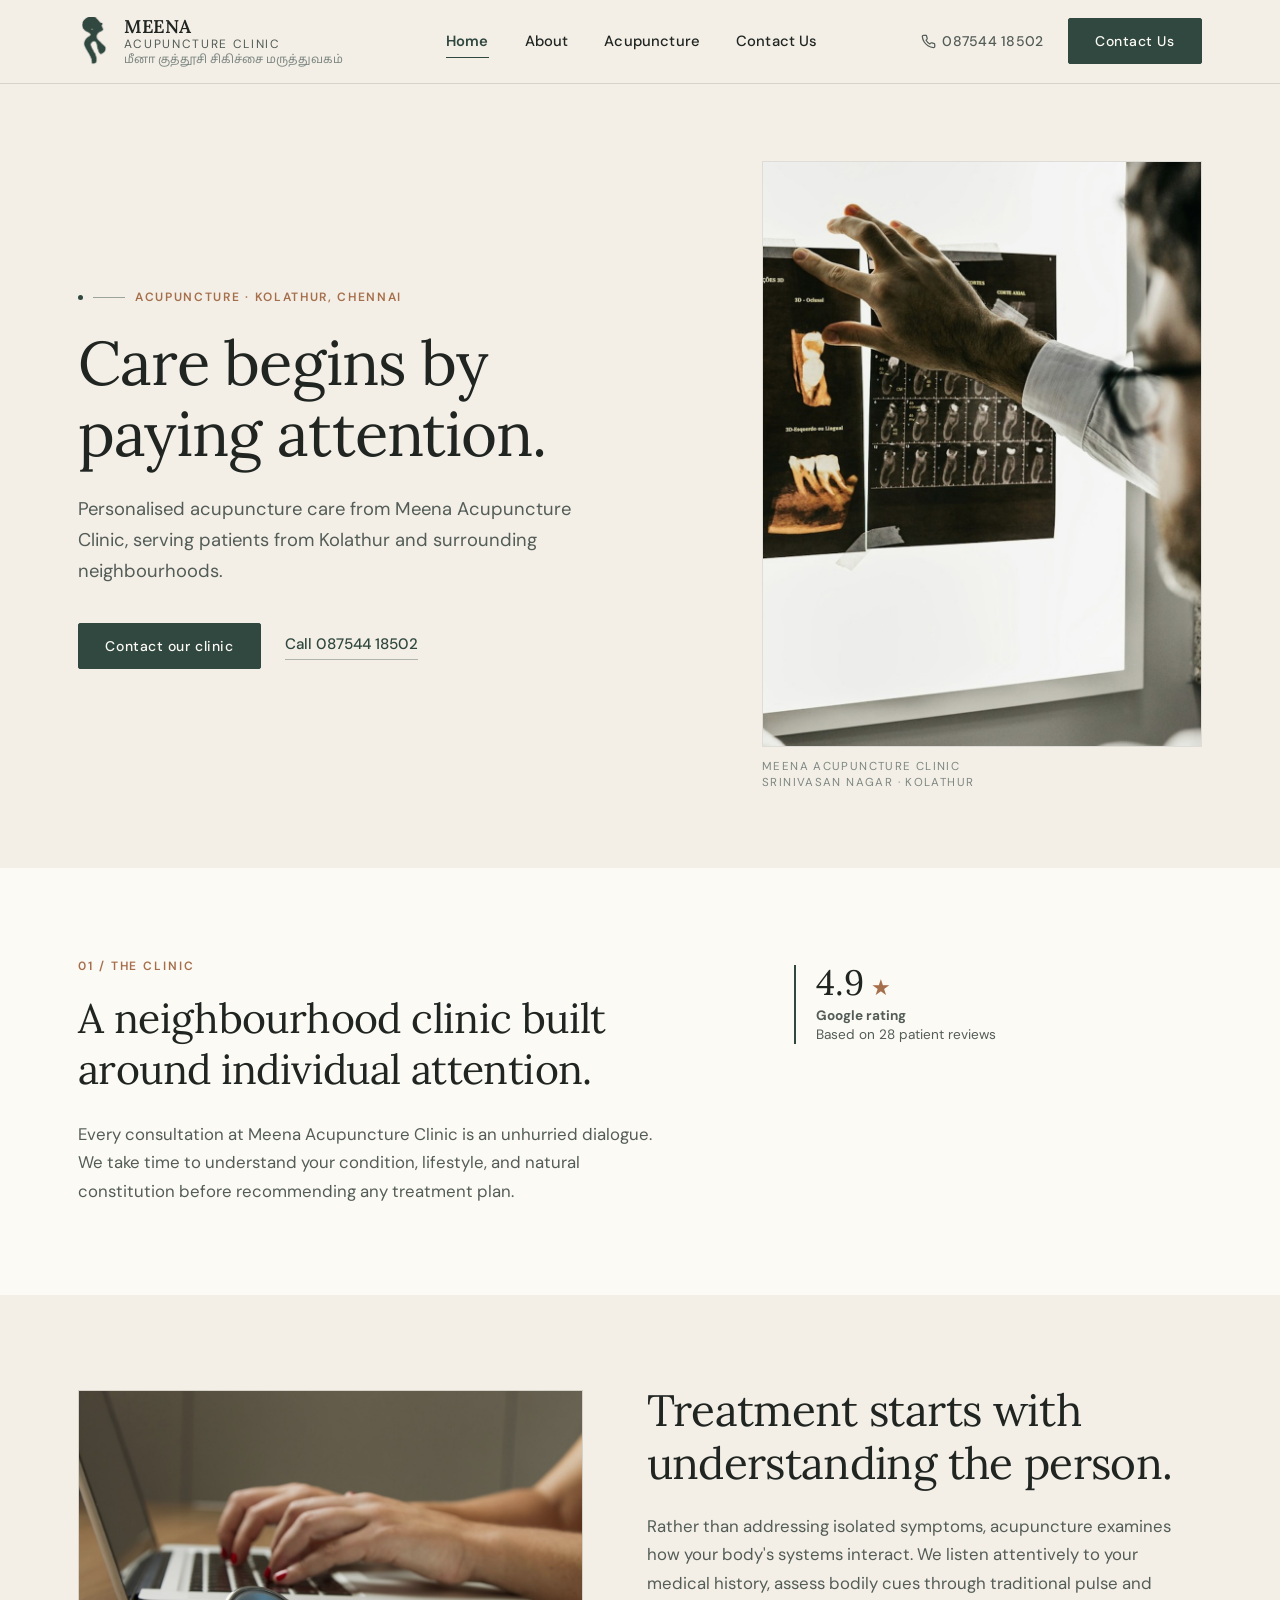
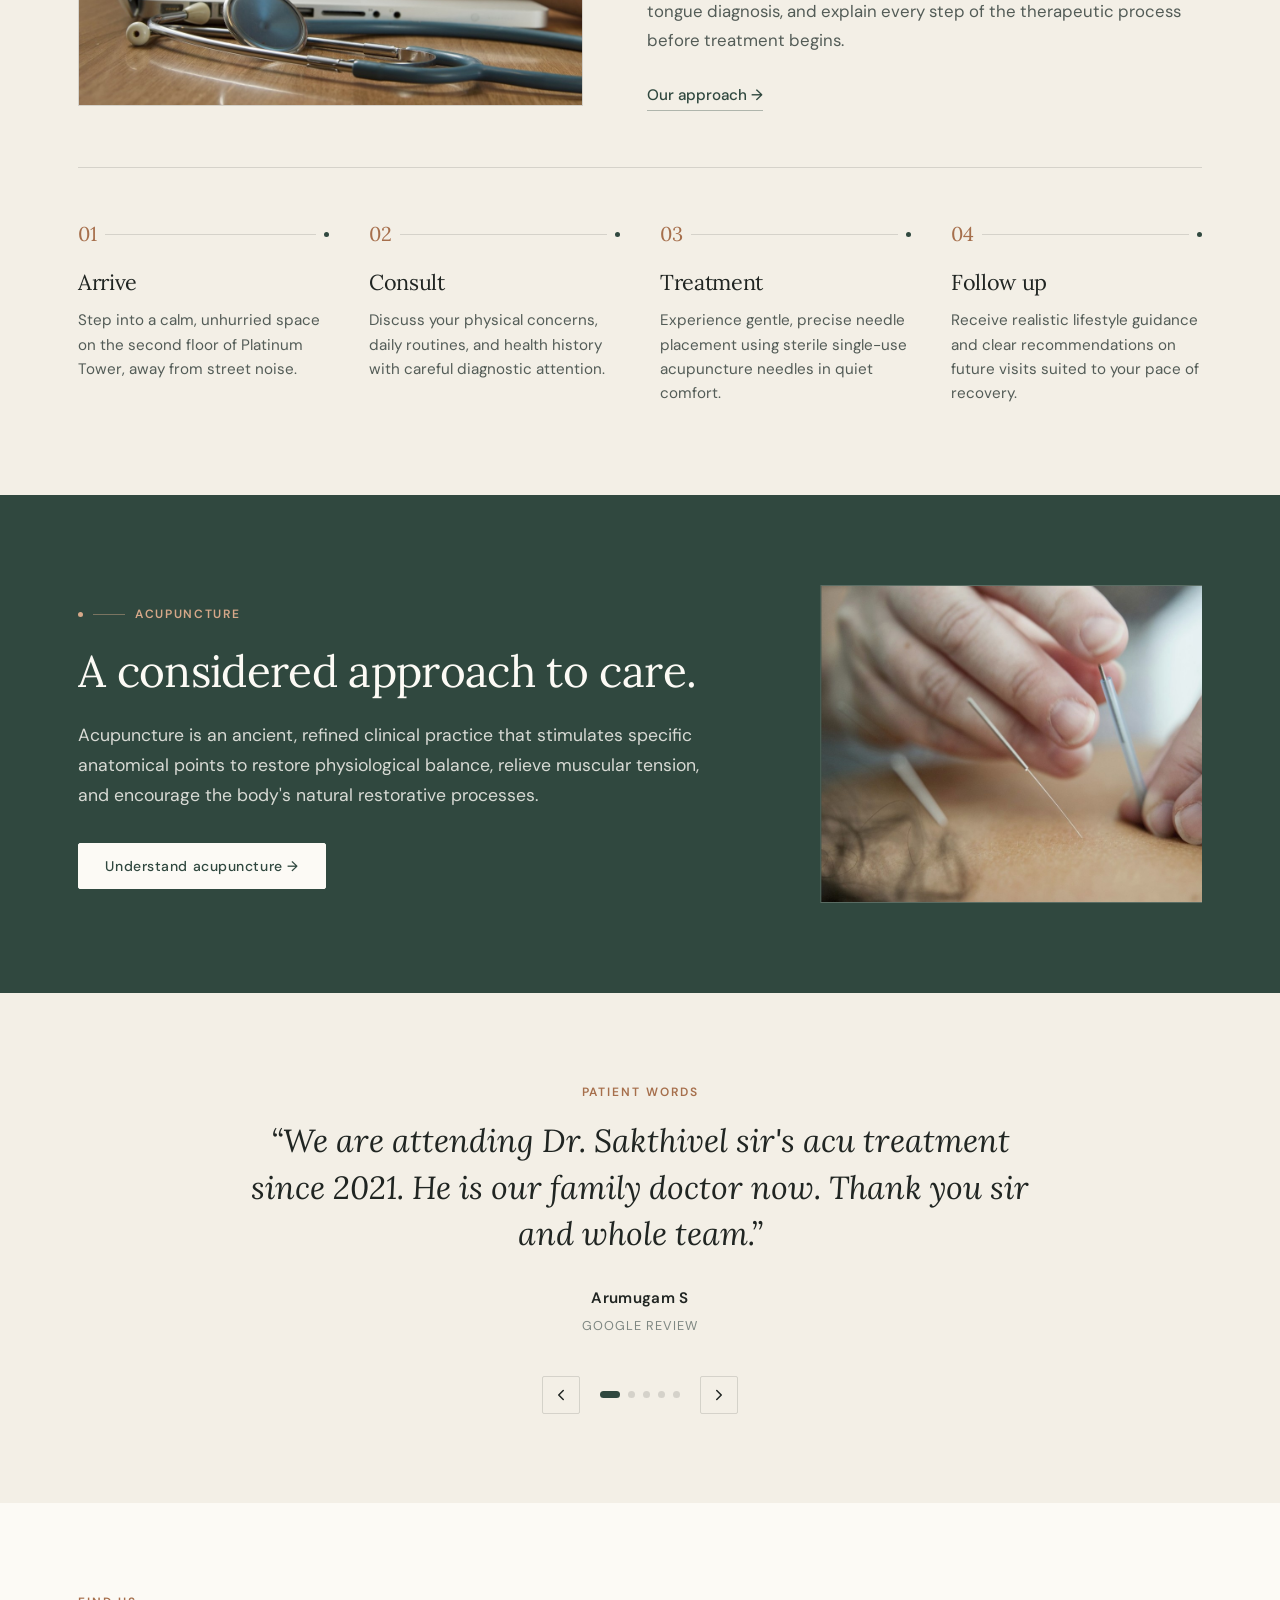
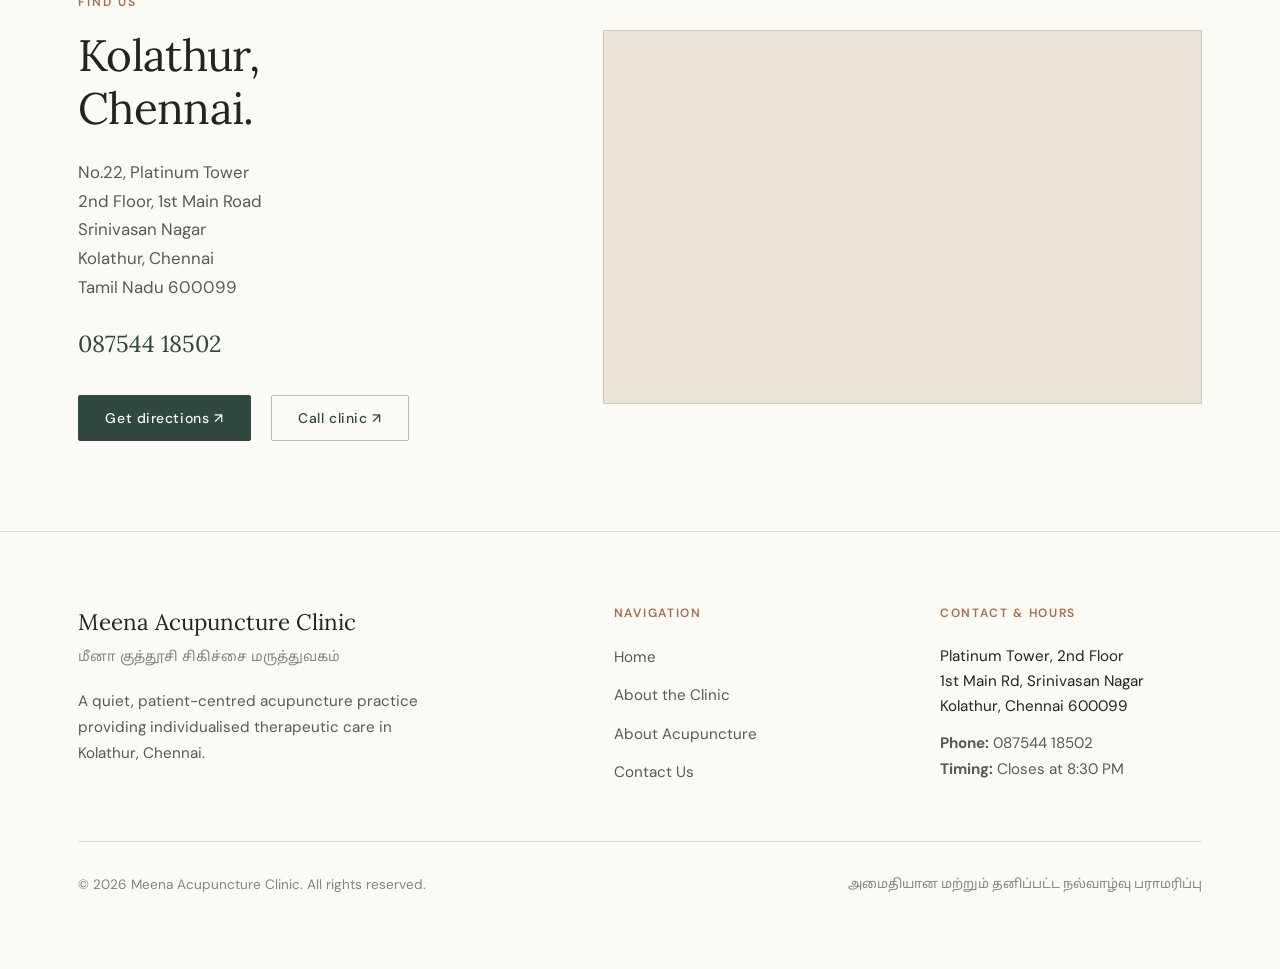
==== index.html @ f71754f7 "Initial commit: Bespoke website for Meena Acupuncture Clinic" ====
<!DOCTYPE html>
<html lang="en">
<head>
  <meta charset="UTF-8">
  <meta name="viewport" content="width=device-width, initial-scale=1.0">
  <title>Meena Acupuncture Clinic | Kolathur, Chennai</title>
  <meta name="description" content="Meena Acupuncture Clinic in Kolathur, Chennai. Learn about our approach to acupuncture, find our clinic, get directions or contact Dr. Sakthivel and team.">
  <meta name="theme-color" content="#F3EFE6">

  <!-- Open Graph -->
  <meta property="og:type" content="website">
  <meta property="og:title" content="Meena Acupuncture Clinic | Kolathur, Chennai">
  <meta property="og:description" content="Personalised acupuncture care from Meena Acupuncture Clinic, serving patients from Kolathur and surrounding neighbourhoods.">
  <meta property="og:image" content="assets/images/clinic-story.jpg">

  <!-- Favicon -->
  <link rel="icon" type="image/png" href="assets/images/favicon.png">

  <!-- Google Fonts: Lora (Editorial Serif), DM Sans (Clean Sans), Noto Sans Tamil -->
  <link rel="preconnect" href="https://fonts.googleapis.com">
  <link rel="preconnect" href="https://fonts.gstatic.com" crossorigin>
  <link href="https://fonts.googleapis.com/css2?family=DM+Sans:ital,opsz,wght@0,9..40,400..600;1,9..40,400&family=Lora:ital,wght@0,400..600;1,400;1,500&family=Noto+Sans+Tamil:wght@400;500;600&display=swap" rel="stylesheet">

  <link rel="stylesheet" href="css/style.css">

  <!-- Structured Data: LocalBusiness (Verified details only) -->
  <script type="application/ld+json">
  {
    "@context": "https://schema.org",
    "@type": "MedicalClinic",
    "name": "Meena Acupuncture Clinic",
    "alternateName": "மீனா குத்தூசி சிகிச்சை மருத்துவகம்",
    "medicalSpecialty": "Acupuncture",
    "address": {
      "@type": "PostalAddress",
      "streetAddress": "No.22, Platinum Tower, 2nd Floor, 1st Main Road, Srinivasan Nagar",
      "addressLocality": "Kolathur",
      "addressRegion": "Chennai, Tamil Nadu",
      "postalCode": "600099",
      "addressCountry": "IN"
    },
    "telephone": "+918754418502",
    "aggregateRating": {
      "@type": "AggregateRating",
      "ratingValue": "4.9",
      "reviewCount": "28"
    },
    "openingHoursSpecification": [
      {
        "@type": "OpeningHoursSpecification",
        "dayOfWeek": ["Monday", "Tuesday", "Wednesday", "Thursday", "Friday", "Saturday"],
        "closes": "20:30"
      }
    ]
  }
  </script>
</head>
<body>
  <!-- Accessible Skip Link -->
  <a href="#mainContent" class="skip-link">Skip to main content</a>

  <!-- ======================================================================
       SITE HEADER
       ====================================================================== -->
  <header class="site-header" role="banner">
    <div class="container header-container">
      <a href="index.html" class="brand" aria-label="Meena Acupuncture Clinic Home">
        <div class="brand-emblem">
          <img src="assets/images/clinic-logo-deepleaf.png" alt="Meena Acupuncture Clinic Emblem" width="32" height="48">
        </div>
        <div class="brand-text">
          <div class="brand-name">MEENA <span>Acupuncture Clinic</span></div>
          <div class="brand-tamil">மீனா குத்தூசி சிகிச்சை மருத்துவகம்</div>
        </div>
      </a>

      <!-- Desktop Navigation -->
      <nav class="site-nav" aria-label="Main Navigation">
        <a href="index.html" class="nav-link active">Home</a>
        <a href="about.html" class="nav-link">About</a>
        <a href="acupuncture.html" class="nav-link">Acupuncture</a>
        <a href="contact.html" class="nav-link">Contact Us</a>
      </nav>

      <!-- Desktop Actions -->
      <div class="header-actions">
        <a href="tel:08754418502" class="header-phone" aria-label="Call clinic directly">
          <svg width="15" height="15" viewBox="0 0 24 24" fill="none" stroke="currentColor" stroke-width="2" stroke-linecap="round" stroke-linejoin="round" aria-hidden="true"><path d="M22 16.92v3a2 2 0 0 1-2.18 2 19.79 19.79 0 0 1-8.63-3.07 19.5 19.5 0 0 1-6-6 19.79 19.79 0 0 1-3.07-8.67A2 2 0 0 1 4.11 2h3a2 2 0 0 1 2 1.72 12.84 12.84 0 0 0 .7 2.81 2 2 0 0 1-.45 2.11L8.09 9.91a16 16 0 0 0 6 6l1.27-1.27a2 2 0 0 1 2.11-.45 12.84 12.84 0 0 0 2.81.7A2 2 0 0 1 22 16.92z"></path></svg>
          <span>087544 18502</span>
        </a>
        <a href="contact.html" class="btn btn--primary">Contact Us</a>
        <button class="menu-toggle" id="menuToggle" aria-label="Open navigation menu" aria-expanded="false" aria-controls="mobileNav">
          <svg width="20" height="20" viewBox="0 0 24 24" fill="none" stroke="currentColor" stroke-width="1.75" stroke-linecap="round" stroke-linejoin="round" aria-hidden="true"><line x1="4" y1="7" x2="20" y2="7"></line><line x1="4" y1="12" x2="20" y2="12"></line><line x1="4" y1="17" x2="20" y2="17"></line></svg>
        </button>
      </div>
    </div>
  </header>

  <!-- Mobile Navigation Panel -->
  <nav class="mobile-nav-panel" id="mobileNav" aria-label="Mobile Navigation">
    <ul class="mobile-nav-list">
      <li><a href="index.html" class="mobile-nav-link active">Home</a></li>
      <li><a href="about.html" class="mobile-nav-link">About</a></li>
      <li><a href="acupuncture.html" class="mobile-nav-link">Acupuncture</a></li>
      <li><a href="contact.html" class="mobile-nav-link">Contact Us</a></li>
    </ul>
    <div class="mobile-nav-footer">
      <a href="tel:08754418502" class="header-phone">
        <svg width="15" height="15" viewBox="0 0 24 24" fill="none" stroke="currentColor" stroke-width="2" stroke-linecap="round" stroke-linejoin="round" aria-hidden="true"><path d="M22 16.92v3a2 2 0 0 1-2.18 2 19.79 19.79 0 0 1-8.63-3.07 19.5 19.5 0 0 1-6-6 19.79 19.79 0 0 1-3.07-8.67A2 2 0 0 1 4.11 2h3a2 2 0 0 1 2 1.72 12.84 12.84 0 0 0 .7 2.81 2 2 0 0 1-.45 2.11L8.09 9.91a16 16 0 0 0 6 6l1.27-1.27a2 2 0 0 1 2.11-.45 12.84 12.84 0 0 0 2.81.7A2 2 0 0 1 22 16.92z"></path></svg>
        <span>087544 18502</span>
      </a>
      <a href="contact.html" class="btn btn--primary" style="width: 100%;">Contact Us</a>
    </div>
  </nav>

  <!-- ======================================================================
       MAIN CONTENT
       ====================================================================== -->
  <main id="mainContent">

    <!-- 01. HERO (55/45 Editorial Split) -->
    <section class="section hero-home" aria-labelledby="heroHeadline">
      <div class="container">
        <div class="editorial-split editorial-split--55-45">
          <div class="hero-content">
            <div class="eyebrow">
              <span class="point-motif"></span>
              <span>Acupuncture · Kolathur, Chennai</span>
            </div>
            <h1 class="hero-headline" id="heroHeadline">
              Care begins by<br>paying attention.
            </h1>
            <p class="hero-subtext">
              Personalised acupuncture care from Meena Acupuncture Clinic, serving patients from Kolathur and surrounding neighbourhoods.
            </p>
            <div class="hero-actions">
              <a href="contact.html" class="btn btn--primary">Contact our clinic</a>
              <a href="tel:08754418502" class="text-link">Call 087544 18502</a>
            </div>
          </div>

          <div class="hero-image-wrap">
            <div class="hero-image-frame">
              <img src="assets/images/hero-clinic.jpg" alt="Acupuncture therapy and fine needle placement at Meena Acupuncture Clinic" width="900" height="1200" fetchpriority="high">
            </div>
            <p class="image-caption">
              MEENA ACUPUNCTURE CLINIC<br>
              SRINIVASAN NAGAR · KOLATHUR
            </p>
          </div>
        </div>
      </div>
    </section>

    <!-- 02. INTRODUCTION (Quiet Transition) -->
    <section class="section section--warm-white" aria-labelledby="clinicIntroTitle">
      <div class="container">
        <div class="clinic-intro-grid">
          <div>
            <span class="section-num">01 / THE CLINIC</span>
            <h2 class="clinic-intro-lead" id="clinicIntroTitle">
              A neighbourhood clinic built around individual attention.
            </h2>
            <p class="clinic-intro-desc">
              Every consultation at Meena Acupuncture Clinic is an unhurried dialogue. We take time to understand your condition, lifestyle, and natural constitution before recommending any treatment plan.
            </p>
          </div>

          <div>
            <div class="rating-pill-subtle">
              <div class="rating-score">
                <span>4.9</span>
                <span class="rating-star" aria-hidden="true">★</span>
              </div>
              <div class="rating-meta">
                <strong>Google rating</strong><br>
                <span>Based on 28 patient reviews</span>
              </div>
            </div>
          </div>
        </div>
      </div>
    </section>

    <!-- 03. CLINIC STORY (Asymmetric Layout) -->
    <section class="section" aria-labelledby="clinicStoryTitle">
      <div class="container">
        <div class="clinic-story-grid">
          <div class="story-image-wrap">
            <img src="assets/images/clinic-story.jpg" alt="Practitioner consultation desk with pulse diagnosis cushion and calm clinical setting" width="1200" height="750" loading="lazy">
          </div>

          <div class="story-content">
            <h2 id="clinicStoryTitle">Treatment starts with understanding the person.</h2>
            <p>
              Rather than addressing isolated symptoms, acupuncture examines how your body's systems interact. We listen attentively to your medical history, assess bodily cues through traditional pulse and tongue diagnosis, and explain every step of the therapeutic process before treatment begins.
            </p>
            <a href="about.html" class="text-link">Our approach &rarr;</a>
          </div>
        </div>

        <!-- 04. PATIENT EXPERIENCE (Editorial Horizontal Sequence) -->
        <div class="patient-journey">
          <div class="journey-sequence">
            
            <div class="journey-step">
              <div class="journey-step-marker">
                <span class="journey-step-num">01</span>
                <span class="journey-step-line"></span>
                <span class="journey-step-dot"></span>
              </div>
              <h3 class="journey-step-title">Arrive</h3>
              <p class="journey-step-text">
                Step into a calm, unhurried space on the second floor of Platinum Tower, away from street noise.
              </p>
            </div>

            <div class="journey-step">
              <div class="journey-step-marker">
                <span class="journey-step-num">02</span>
                <span class="journey-step-line"></span>
                <span class="journey-step-dot"></span>
              </div>
              <h3 class="journey-step-title">Consult</h3>
              <p class="journey-step-text">
                Discuss your physical concerns, daily routines, and health history with careful diagnostic attention.
              </p>
            </div>

            <div class="journey-step">
              <div class="journey-step-marker">
                <span class="journey-step-num">03</span>
                <span class="journey-step-line"></span>
                <span class="journey-step-dot"></span>
              </div>
              <h3 class="journey-step-title">Treatment</h3>
              <p class="journey-step-text">
                Experience gentle, precise needle placement using sterile single-use acupuncture needles in quiet comfort.
              </p>
            </div>

            <div class="journey-step">
              <div class="journey-step-marker">
                <span class="journey-step-num">04</span>
                <span class="journey-step-line"></span>
                <span class="journey-step-dot"></span>
              </div>
              <h3 class="journey-step-title">Follow up</h3>
              <p class="journey-step-text">
                Receive realistic lifestyle guidance and clear recommendations on future visits suited to your pace of recovery.
              </p>
            </div>

          </div>
        </div>

      </div>
    </section>

    <!-- 05. ACUPUNCTURE INTRODUCTION (Deep Leaf Editorial Spread) -->
    <section class="section section--deepleaf" aria-labelledby="acupunctureSpreadTitle">
      <div class="container">
        <div class="acupuncture-spread">
          <div class="spread-text">
            <div class="eyebrow">
              <span class="point-motif" style="color: #D6A889;"></span>
              <span>Acupuncture</span>
            </div>
            <h2 id="acupunctureSpreadTitle">A considered approach to care.</h2>
            <p>
              Acupuncture is an ancient, refined clinical practice that stimulates specific anatomical points to restore physiological balance, relieve muscular tension, and encourage the body's natural restorative processes.
            </p>
            <a href="acupuncture.html" class="btn btn--white">Understand acupuncture &rarr;</a>
          </div>

          <div class="spread-image-wrap">
            <img src="assets/images/acupuncture-intro.jpg" alt="Subtle treatment room linens and quiet clinic moment" width="1000" height="750" loading="lazy">
          </div>
        </div>
      </div>
    </section>

    <!-- 06. PATIENT WORDS (Understated Single Quote) -->
    <section class="section testimonials-section" aria-labelledby="testimonialsTitle">
      <div class="container">
        <div class="testimonial-container">
          <span class="section-num" id="testimonialsTitle">Patient Words</span>
          <blockquote class="testimonial-quote" id="testimonialQuote">
            “We are attending Dr. Sakthivel sir's acu treatment since 2021. He is our family doctor now. Thank you sir and whole team.”
          </blockquote>
          <div class="testimonial-author" id="testimonialAuthor">Arumugam S</div>
          <span class="testimonial-source" id="testimonialSource">Google Review</span>

          <div class="testimonial-controls">
            <button class="testimonial-btn" id="testimonialPrev" aria-label="Previous review">
              <svg width="18" height="18" viewBox="0 0 24 24" fill="none" stroke="currentColor" stroke-width="2" stroke-linecap="round" stroke-linejoin="round" aria-hidden="true"><polyline points="15 18 9 12 15 6"></polyline></svg>
            </button>
            <div class="testimonial-dots" id="testimonialDots" role="tablist" aria-label="Review selectors"></div>
            <button class="testimonial-btn" id="testimonialNext" aria-label="Next review">
              <svg width="18" height="18" viewBox="0 0 24 24" fill="none" stroke="currentColor" stroke-width="2" stroke-linecap="round" stroke-linejoin="round" aria-hidden="true"><polyline points="9 18 15 12 9 6"></polyline></svg>
            </button>
          </div>
        </div>
      </div>
    </section>

    <!-- 07. LOCATION (Practical, Grounded) -->
    <section class="section section--warm-white" aria-labelledby="locationTitle">
      <div class="container">
        <div class="location-grid">
          <div class="location-details">
            <span class="section-num">Find Us</span>
            <h2 id="locationTitle">Kolathur,<br>Chennai.</h2>
            
            <address class="clinic-address">
              No.22, Platinum Tower<br>
              2nd Floor, 1st Main Road<br>
              Srinivasan Nagar<br>
              Kolathur, Chennai<br>
              Tamil Nadu 600099
            </address>

            <a href="tel:08754418502" class="location-phone">087544 18502</a>

            <div class="location-actions">
              <a href="https://maps.app.goo.gl/yWJoT6GUN4g8r3Jb7" target="_blank" rel="noopener noreferrer" class="btn btn--primary">
                Get directions ↗
              </a>
              <a href="tel:08754418502" class="btn btn--outline">
                Call clinic ↗
              </a>
            </div>
          </div>

          <div class="map-frame">
            <iframe 
              title="Meena Acupuncture Clinic Location Map in Kolathur Chennai"
              src="https://www.google.com/maps/embed?pb=!1m18!1m12!1m3!1d3885.748777174699!2d80.202523!3d13.1187891!2m3!1f0!2f0!3f0!3m2!1i1024!2i768!4f13.1!3m3!1m2!1s0x3a526466ba89162d%3A0xaa5861148b50eb05!2sMeena%20Acupuncture%20Clinic!5e0!3m2!1sen!2sin!4v1700000000000!5m2!1sen!2sin"
              loading="lazy" 
              allowfullscreen>
            </iframe>
          </div>
        </div>
      </div>
    </section>

  </main>

  <!-- ======================================================================
       SITE FOOTER
       ====================================================================== -->
  <footer class="site-footer" role="contentinfo">
    <div class="container">
      <div class="footer-top">
        <div>
          <div class="footer-brand-title">Meena Acupuncture Clinic</div>
          <div class="footer-brand-tamil">மீனா குத்தூசி சிகிச்சை மருத்துவகம்</div>
          <p class="footer-brand-desc">
            A quiet, patient-centred acupuncture practice providing individualised therapeutic care in Kolathur, Chennai.
          </p>
        </div>

        <div>
          <div class="footer-heading">Navigation</div>
          <ul class="footer-links">
            <li><a href="index.html" class="footer-link">Home</a></li>
            <li><a href="about.html" class="footer-link">About the Clinic</a></li>
            <li><a href="acupuncture.html" class="footer-link">About Acupuncture</a></li>
            <li><a href="contact.html" class="footer-link">Contact Us</a></li>
          </ul>
        </div>

        <div>
          <div class="footer-heading">Contact & Hours</div>
          <address class="footer-brand-desc" style="font-style: normal; margin-bottom: 0.75rem;">
            Platinum Tower, 2nd Floor<br>
            1st Main Rd, Srinivasan Nagar<br>
            Kolathur, Chennai 600099
          </address>
          <p class="footer-brand-desc">
            <strong>Phone:</strong> 087544 18502<br>
            <strong>Timing:</strong> Closes at 8:30 PM
          </p>
        </div>
      </div>

      <div class="footer-bottom">
        <div>&copy; 2026 Meena Acupuncture Clinic. All rights reserved.</div>
        <div class="tamil-text" style="font-size: 0.8rem; color: var(--color-ink-light);">
          அமைதியான மற்றும் தனிப்பட்ட நல்வாழ்வு பராமரிப்பு
        </div>
      </div>
    </div>
  </footer>

  <!-- ======================================================================
       MOBILE FIXED CONTACT STRIP (58–64px height, Warm White, Thin Top border)
       ====================================================================== -->
  <aside class="mobile-fixed-strip" aria-label="Quick contact options">
    <div class="mobile-strip-inner">
      <a href="tel:08754418502" class="mobile-strip-item">
        <svg viewBox="0 0 24 24" fill="none" stroke="currentColor" stroke-width="2" stroke-linecap="round" stroke-linejoin="round" aria-hidden="true"><path d="M22 16.92v3a2 2 0 0 1-2.18 2 19.79 19.79 0 0 1-8.63-3.07 19.5 19.5 0 0 1-6-6 19.79 19.79 0 0 1-3.07-8.67A2 2 0 0 1 4.11 2h3a2 2 0 0 1 2 1.72 12.84 12.84 0 0 0 .7 2.81 2 2 0 0 1-.45 2.11L8.09 9.91a16 16 0 0 0 6 6l1.27-1.27a2 2 0 0 1 2.11-.45 12.84 12.84 0 0 0 2.81.7A2 2 0 0 1 22 16.92z"></path></svg>
        <span>Call</span>
      </a>
      <a href="https://wa.me/918754418502?text=Hello%20Meena%20Acupuncture%20Clinic%2C%20I%20would%20like%20to%20enquire%20about%20treatment." target="_blank" rel="noopener noreferrer" class="mobile-strip-item">
        <svg viewBox="0 0 24 24" fill="none" stroke="currentColor" stroke-width="2" stroke-linecap="round" stroke-linejoin="round" aria-hidden="true"><path d="M21 11.5a8.38 8.38 0 0 1-.9 3.8 8.5 8.5 0 0 1-7.6 4.7 8.38 8.38 0 0 1-3.8-.9L3 21l1.9-5.7a8.38 8.38 0 0 1-.9-3.8 8.5 8.5 0 0 1 4.7-7.6 8.38 8.38 0 0 1 3.8-.9h.5a8.48 8.48 0 0 1 8 8v.5z"></path></svg>
        <span>WhatsApp</span>
      </a>
      <a href="https://maps.app.goo.gl/yWJoT6GUN4g8r3Jb7" target="_blank" rel="noopener noreferrer" class="mobile-strip-item">
        <svg viewBox="0 0 24 24" fill="none" stroke="currentColor" stroke-width="2" stroke-linecap="round" stroke-linejoin="round" aria-hidden="true"><polygon points="3 11 22 2 13 21 11 13 3 11"></polygon></svg>
        <span>Directions</span>
      </a>
    </div>
  </aside>

  <script src="js/main.js"></script>
</body>
</html>
---- css/style.css ----
/* ==========================================================================
   MEENA ACUPUNCTURE CLINIC · மீனா குத்தூசி சிகிச்சை மருத்துவகம்
   Visual System & Art Direction: "Quiet Precision"
   Chennai Neighbourhood Clinic × Japanese Editorial Restraint × Contemporary Indian Healthcare
   ========================================================================== */

/* --------------------------------------------------------------------------
   01. DESIGN TOKENS & CUSTOM PROPERTIES
   -------------------------------------------------------------------------- */
:root {
  /* Warm Grounded Palette (Strictly No Gradients, No Bright Greens) */
  --color-paper: #F3EFE6;         /* Warm uncoated paper canvas */
  --color-ink: #202522;           /* Primary text: almost black, natural tint */
  --color-ink-muted: #535C57;     /* Secondary editorial text */
  --color-ink-light: #7E8782;     /* Captions, fine labels */
  --color-deep-leaf: #30483F;     /* Navigation, primary actions, editorial dark section */
  --color-deep-leaf-hover: #23372F;
  --color-clay: #A66F4C;          /* Sparingly used warm accent */
  --color-soft-sage: #BAC5B7;     /* Secondary borders and muted fills */
  --color-warm-white: #FCFAF5;    /* Subtle sectional contrast & mobile bar */
  --color-warm-cream: #EAE4D7;    /* Subtle contrast surface */
  --color-rule: rgba(32, 37, 34, 0.14); /* Fine rule line */
  --color-rule-leaf: rgba(252, 250, 245, 0.18); /* Fine rule line on dark */

  /* Typography */
  --font-serif: 'Lora', 'Georgia', serif;
  --font-sans: 'DM Sans', -apple-system, BlinkMacSystemFont, 'Segoe UI', Roboto, sans-serif;
  --font-tamil: 'Noto Sans Tamil', sans-serif;

  /* Layout Metrics */
  --site-width: 1220px;
  --reading-width: 700px;
  --narrow-width: 860px;
  --gutter: clamp(1.25rem, 4vw, 3rem);
  --header-height: 84px;
  --mobile-bar-height: 60px;

  /* Border Radii: Strictly restrained (0–4px) */
  --radius-none: 0px;
  --radius-xs: 2px;
  --radius-sm: 4px;

  /* Transitions */
  --transition-fast: 220ms cubic-bezier(0.2, 0, 0.2, 1);
  --transition-smooth: 350ms cubic-bezier(0.16, 1, 0.3, 1);
}

/* --------------------------------------------------------------------------
   02. RESET & BASE
   -------------------------------------------------------------------------- */
*, *::before, *::after {
  box-sizing: border-box;
  margin: 0;
  padding: 0;
}

html {
  font-size: 16px;
  scroll-behavior: smooth;
  -webkit-text-size-adjust: 100%;
  background-color: var(--color-paper);
}

body {
  font-family: var(--font-sans);
  font-size: 1rem;
  line-height: 1.65;
  color: var(--color-ink);
  background-color: var(--color-paper);
  -webkit-font-smoothing: antialiased;
  -moz-osx-font-smoothing: grayscale;
  overflow-x: hidden;
  position: relative;
}

/* Accessible Skip Link */
.skip-link {
  position: absolute;
  top: -100px;
  left: 1rem;
  background: var(--color-deep-leaf);
  color: var(--color-warm-white);
  padding: 0.75rem 1.25rem;
  font-size: 0.875rem;
  font-weight: 500;
  text-decoration: none;
  z-index: 9999;
  border-radius: var(--radius-xs);
  transition: top var(--transition-fast);
}

.skip-link:focus {
  top: 1rem;
}

/* Focus States */
:focus-visible {
  outline: 2px solid var(--color-deep-leaf);
  outline-offset: 3px;
}

/* Images & Media */
img, svg, picture {
  display: block;
  max-width: 100%;
  height: auto;
}

a {
  color: inherit;
  text-decoration: none;
  transition: color var(--transition-fast);
}

button {
  font-family: inherit;
  cursor: pointer;
  border: none;
  background: none;
}

/* --------------------------------------------------------------------------
   03. TYPOGRAPHY & EDITORIAL ELEMENTS
   -------------------------------------------------------------------------- */
h1, h2, h3, h4 {
  font-family: var(--font-serif);
  font-weight: 400;
  line-height: 1.2;
  color: var(--color-ink);
  letter-spacing: -0.015em;
}

h1 {
  font-size: clamp(2.35rem, 5vw, 3.85rem);
  line-height: 1.15;
}

h2 {
  font-size: clamp(1.85rem, 3.6vw, 2.75rem);
  line-height: 1.2;
}

h3 {
  font-size: clamp(1.35rem, 2.2vw, 1.75rem);
  line-height: 1.3;
}

p {
  color: var(--color-ink-muted);
  font-size: 1.05rem;
  line-height: 1.7;
}

.tamil-text {
  font-family: var(--font-tamil);
  letter-spacing: 0;
  font-weight: 400;
}

/* Eyebrows & Small Labels */
.eyebrow {
  display: inline-flex;
  align-items: center;
  gap: 0.6rem;
  font-size: 0.75rem;
  font-weight: 600;
  letter-spacing: 0.14em;
  text-transform: uppercase;
  color: var(--color-clay);
  margin-bottom: 1.25rem;
}

.section-num {
  font-family: var(--font-sans);
  font-size: 0.75rem;
  font-weight: 600;
  letter-spacing: 0.16em;
  text-transform: uppercase;
  color: var(--color-clay);
  display: block;
  margin-bottom: 1rem;
}

/* Acupuncture Point Motif: Small filled circle connected to fine line */
.point-motif {
  display: inline-flex;
  align-items: center;
  gap: 0.65rem;
  color: var(--color-deep-leaf);
}

.point-motif::before {
  content: '';
  width: 5px;
  height: 5px;
  background-color: currentColor;
  border-radius: 50%;
  display: inline-block;
  flex-shrink: 0;
}

.point-motif::after {
  content: '';
  width: 32px;
  height: 1px;
  background-color: currentColor;
  opacity: 0.45;
  display: inline-block;
}

/* Fine Decorative Rules */
.fine-rule {
  height: 1px;
  background-color: var(--color-rule);
  border: none;
  margin: 3.5rem 0;
  width: 100%;
}

.fine-rule--leaf {
  background-color: var(--color-rule-leaf);
}

/* --------------------------------------------------------------------------
   04. CONTAINER & LAYOUT SYSTEM
   -------------------------------------------------------------------------- */
.container {
  width: 100%;
  max-width: var(--site-width);
  margin-left: auto;
  margin-right: auto;
  padding-left: var(--gutter);
  padding-right: var(--gutter);
}

.container--narrow {
  max-width: var(--narrow-width);
}

.container--reading {
  max-width: var(--reading-width);
}

.section {
  padding-top: clamp(4rem, 7vw, 7.5rem);
  padding-bottom: clamp(4rem, 7vw, 7.5rem);
  position: relative;
}

.section--warm-white {
  background-color: var(--color-warm-white);
}

.section--deepleaf {
  background-color: var(--color-deep-leaf);
  color: var(--color-warm-white);
}

.section--deepleaf h1,
.section--deepleaf h2,
.section--deepleaf h3 {
  color: var(--color-warm-white);
}

.section--deepleaf p {
  color: rgba(252, 250, 245, 0.82);
}

.section--deepleaf .eyebrow {
  color: #D6A889; /* softened clay for dark surface */
}

/* Editorial Split Layouts */
.editorial-split {
  display: grid;
  grid-template-columns: 1fr 1fr;
  gap: clamp(2.5rem, 5vw, 6rem);
  align-items: center;
}

.editorial-split--55-45 {
  grid-template-columns: 55fr 45fr;
}

.editorial-split--45-55 {
  grid-template-columns: 45fr 55fr;
}

/* --------------------------------------------------------------------------
   05. BUTTONS & INTERACTIVE ELEMENTS (Restrained, 2-4px radius, No Gradients)
   -------------------------------------------------------------------------- */
.btn {
  display: inline-flex;
  align-items: center;
  justify-content: center;
  gap: 0.6rem;
  padding: 0.85rem 1.65rem;
  font-size: 0.875rem;
  font-weight: 500;
  letter-spacing: 0.04em;
  text-decoration: none;
  border-radius: var(--radius-xs);
  transition: all var(--transition-fast);
  min-height: 46px;
  line-height: 1;
  white-space: nowrap;
}

.btn--primary {
  background-color: var(--color-deep-leaf);
  color: var(--color-warm-white);
  border: 1px solid var(--color-deep-leaf);
}

.btn--primary:hover {
  background-color: var(--color-deep-leaf-hover);
  border-color: var(--color-deep-leaf-hover);
  color: #FFFFFF;
}

.btn--outline {
  background-color: transparent;
  color: var(--color-deep-leaf);
  border: 1px solid rgba(48, 72, 63, 0.35);
}

.btn--outline:hover {
  background-color: rgba(48, 72, 63, 0.05);
  border-color: var(--color-deep-leaf);
}

.btn--white {
  background-color: var(--color-warm-white);
  color: var(--color-deep-leaf);
  border: 1px solid var(--color-warm-white);
}

.btn--white:hover {
  background-color: #FFFFFF;
  color: var(--color-ink);
}

.btn--white-outline {
  background-color: transparent;
  color: var(--color-warm-white);
  border: 1px solid rgba(252, 250, 245, 0.4);
}

.btn--white-outline:hover {
  background-color: rgba(252, 250, 245, 0.1);
  border-color: var(--color-warm-white);
}

/* Text links with quiet underline */
.text-link {
  display: inline-flex;
  align-items: center;
  gap: 0.45rem;
  font-size: 0.95rem;
  font-weight: 500;
  color: var(--color-deep-leaf);
  position: relative;
  padding-bottom: 2px;
  border-bottom: 1px solid rgba(48, 72, 63, 0.35);
  transition: all var(--transition-fast);
}

.text-link:hover {
  border-bottom-color: var(--color-deep-leaf);
  gap: 0.75rem;
}

.text-link--white {
  color: var(--color-warm-white);
  border-bottom-color: rgba(252, 250, 245, 0.4);
}

.text-link--white:hover {
  border-bottom-color: var(--color-warm-white);
}

/* --------------------------------------------------------------------------
   06. SITE HEADER
   -------------------------------------------------------------------------- */
.site-header {
  position: sticky;
  top: 0;
  z-index: 100;
  background-color: rgba(243, 239, 230, 0.94);
  backdrop-filter: blur(8px);
  -webkit-backdrop-filter: blur(8px);
  border-bottom: 1px solid var(--color-rule);
  height: var(--header-height);
  display: flex;
  align-items: center;
  transition: background-color var(--transition-fast);
}

.header-container {
  display: flex;
  align-items: center;
  justify-content: space-between;
  width: 100%;
}

/* Clinic Identity / Brand */
.brand {
  display: flex;
  align-items: center;
  gap: 0.85rem;
  text-decoration: none;
}

.brand-emblem {
  width: 32px;
  height: 48px;
  flex-shrink: 0;
}

.brand-emblem img {
  width: 100%;
  height: 100%;
  object-fit: contain;
}

.brand-text {
  display: flex;
  flex-direction: column;
}

.brand-name {
  font-family: var(--font-serif);
  font-size: 1.15rem;
  font-weight: 600;
  letter-spacing: 0.02em;
  color: var(--color-ink);
  line-height: 1.15;
}

.brand-name span {
  font-family: var(--font-sans);
  font-size: 0.75rem;
  font-weight: 400;
  letter-spacing: 0.14em;
  text-transform: uppercase;
  color: var(--color-ink-muted);
  display: block;
  margin-top: 1px;
}

.brand-tamil {
  font-family: var(--font-tamil);
  font-size: 0.72rem;
  color: var(--color-ink-light);
  line-height: 1.2;
  margin-top: 2px;
}

/* Navigation */
.site-nav {
  display: flex;
  align-items: center;
  gap: 2.25rem;
}

.nav-link {
  font-size: 0.925rem;
  font-weight: 500;
  color: var(--color-ink);
  position: relative;
  padding: 0.25rem 0;
  letter-spacing: 0.01em;
}

.nav-link::after {
  content: '';
  position: absolute;
  bottom: 0;
  left: 0;
  width: 0;
  height: 1px;
  background-color: var(--color-deep-leaf);
  transition: width var(--transition-fast);
}

.nav-link:hover::after,
.nav-link.active::after {
  width: 100%;
}

.nav-link.active {
  color: var(--color-deep-leaf);
  font-weight: 600;
}

/* Header Right Actions */
.header-actions {
  display: flex;
  align-items: center;
  gap: 1.5rem;
}

.header-phone {
  font-size: 0.875rem;
  font-weight: 500;
  color: var(--color-ink-muted);
  letter-spacing: 0.02em;
  display: flex;
  align-items: center;
  gap: 0.4rem;
}

.header-phone:hover {
  color: var(--color-deep-leaf);
}

/* Mobile Menu Toggle Button */
.menu-toggle {
  display: none;
  align-items: center;
  justify-content: center;
  width: 44px;
  height: 44px;
  color: var(--color-ink);
  border: 1px solid var(--color-rule);
  border-radius: var(--radius-xs);
  background: transparent;
}

.menu-toggle:hover {
  background: rgba(32, 37, 34, 0.04);
}

/* Mobile Nav Drawer */
.mobile-nav-panel {
  position: fixed;
  top: var(--header-height);
  left: 0;
  right: 0;
  background-color: var(--color-paper);
  border-bottom: 1px solid var(--color-rule);
  padding: 2rem var(--gutter) 2.5rem;
  transform: translateY(-110%);
  opacity: 0;
  visibility: hidden;
  transition: transform var(--transition-smooth), opacity var(--transition-smooth), visibility var(--transition-smooth);
  z-index: 99;
  box-shadow: 0 16px 32px rgba(32, 37, 34, 0.06);
}

.mobile-nav-panel.is-open {
  transform: translateY(0);
  opacity: 1;
  visibility: visible;
}

.mobile-nav-list {
  list-style: none;
  display: flex;
  flex-direction: column;
  gap: 1.25rem;
  margin-bottom: 2rem;
}

.mobile-nav-link {
  font-family: var(--font-serif);
  font-size: 1.55rem;
  color: var(--color-ink);
  display: inline-block;
}

.mobile-nav-link.active {
  color: var(--color-deep-leaf);
  font-style: italic;
}

.mobile-nav-footer {
  border-top: 1px solid var(--color-rule);
  padding-top: 1.5rem;
  display: flex;
  flex-direction: column;
  gap: 1rem;
}

/* --------------------------------------------------------------------------
   07. HOMEPAGE SPECIFIC SECTIONS
   -------------------------------------------------------------------------- */

/* Hero: 55/45 split, restrained, deliberate */
.hero-home {
  padding-top: clamp(3rem, 6vw, 5.5rem);
  padding-bottom: clamp(3.5rem, 6vw, 6rem);
}

.hero-content {
  max-width: 580px;
}

.hero-headline {
  margin-bottom: 1.5rem;
}

.hero-subtext {
  font-size: 1.15rem;
  line-height: 1.7;
  color: var(--color-ink-muted);
  margin-bottom: 2.25rem;
  max-width: 520px;
}

.hero-actions {
  display: flex;
  align-items: center;
  gap: 1.5rem;
  flex-wrap: wrap;
}

/* Hero Photography: Breaks alignment slightly */
.hero-image-wrap {
  position: relative;
  width: 100%;
  max-width: 440px;
  margin-left: auto;
}

.hero-image-frame {
  position: relative;
  background-color: var(--color-warm-white);
  border: 1px solid var(--color-rule);
  overflow: hidden;
}

.hero-image-frame img {
  width: 100%;
  aspect-ratio: 3 / 4;
  object-fit: cover;
}

.image-caption {
  font-size: 0.72rem;
  letter-spacing: 0.12em;
  text-transform: uppercase;
  color: var(--color-ink-light);
  margin-top: 0.75rem;
  line-height: 1.4;
}

/* Section 01: The Clinic Introduction */
.clinic-intro-grid {
  display: grid;
  grid-template-columns: 1.6fr 1fr;
  gap: clamp(2rem, 5vw, 5rem);
  align-items: start;
}

.clinic-intro-lead {
  font-family: var(--font-serif);
  font-size: clamp(1.85rem, 3.2vw, 2.6rem);
  line-height: 1.25;
  color: var(--color-ink);
  margin-bottom: 1.5rem;
}

.clinic-intro-desc {
  max-width: 580px;
  font-size: 1.05rem;
  color: var(--color-ink-muted);
}

/* Understated Google Rating */
.rating-pill-subtle {
  border-left: 2px solid var(--color-deep-leaf);
  padding-left: 1.25rem;
  margin-top: 0.5rem;
}

.rating-score {
  font-family: var(--font-serif);
  font-size: 2.2rem;
  line-height: 1;
  color: var(--color-ink);
  display: flex;
  align-items: baseline;
  gap: 0.4rem;
  margin-bottom: 0.35rem;
}

.rating-star {
  font-size: 1.4rem;
  color: var(--color-clay);
}

.rating-meta {
  font-size: 0.85rem;
  color: var(--color-ink-muted);
  line-height: 1.4;
}

/* Section: Clinic Story (Asymmetric layout) */
.clinic-story-grid {
  display: grid;
  grid-template-columns: 1fr 1.1fr;
  gap: clamp(2.5rem, 5vw, 5.5rem);
  align-items: center;
}

.story-image-wrap {
  border: 1px solid var(--color-rule);
}

.story-image-wrap img {
  width: 100%;
  aspect-ratio: 16 / 10;
  object-fit: cover;
}

.story-content h2 {
  margin-bottom: 1.35rem;
}

.story-content p {
  margin-bottom: 1.75rem;
}

/* Patient Experience: Editorial horizontal sequence on desktop, vertical on mobile */
.patient-journey {
  margin-top: 3.5rem;
  border-top: 1px solid var(--color-rule);
  padding-top: 3.5rem;
}

.journey-sequence {
  display: grid;
  grid-template-columns: repeat(4, 1fr);
  gap: 2.5rem;
  position: relative;
}

.journey-step {
  position: relative;
}

.journey-step-marker {
  display: flex;
  align-items: center;
  gap: 0.5rem;
  margin-bottom: 1.5rem;
}

.journey-step-num {
  font-family: var(--font-serif);
  font-size: 1.25rem;
  color: var(--color-clay);
  line-height: 1;
}

.journey-step-line {
  flex-grow: 1;
  height: 1px;
  background-color: var(--color-rule);
}

.journey-step-dot {
  width: 5px;
  height: 5px;
  border-radius: 50%;
  background-color: var(--color-deep-leaf);
  flex-shrink: 0;
}

.journey-step-title {
  font-family: var(--font-serif);
  font-size: 1.35rem;
  margin-bottom: 0.75rem;
  color: var(--color-ink);
}

.journey-step-text {
  font-size: 0.95rem;
  line-height: 1.6;
  color: var(--color-ink-muted);
}

/* Dark Feature Section: Acupuncture Introduction (Spread) */
.acupuncture-spread {
  display: grid;
  grid-template-columns: 1.2fr 0.8fr;
  gap: clamp(2.5rem, 5vw, 6rem);
  align-items: center;
  position: relative;
  overflow: hidden;
}

.spread-text h2 {
  margin-bottom: 1.5rem;
}

.spread-text p {
  margin-bottom: 2rem;
  font-size: 1.1rem;
}

.spread-image-wrap {
  position: relative;
  border: 1px solid rgba(252, 250, 245, 0.2);
  transform: translateX(10%);
}

.spread-image-wrap img {
  width: 100%;
  aspect-ratio: 4 / 3;
  object-fit: cover;
}

/* Patient Testimonials: One quotation at a time, understated editorial */
.testimonials-section {
  text-align: center;
  padding-top: clamp(4rem, 7vw, 7rem);
  padding-bottom: clamp(4rem, 7vw, 7rem);
}

.testimonial-container {
  max-width: 820px;
  margin: 0 auto;
}

.testimonial-quote {
  font-family: var(--font-serif);
  font-size: clamp(1.4rem, 2.5vw, 2.15rem);
  font-style: italic;
  line-height: 1.45;
  color: var(--color-ink);
  margin-bottom: 1.75rem;
}

.testimonial-author {
  font-size: 0.95rem;
  font-weight: 600;
  color: var(--color-ink);
  letter-spacing: 0.02em;
}

.testimonial-source {
  font-size: 0.8rem;
  color: var(--color-ink-light);
  display: block;
  margin-top: 0.25rem;
  letter-spacing: 0.08em;
  text-transform: uppercase;
}

/* Carousel controls (Subtle, non-distracting) */
.testimonial-controls {
  display: flex;
  align-items: center;
  justify-content: center;
  gap: 1.25rem;
  margin-top: 2.5rem;
}

.testimonial-btn {
  width: 38px;
  height: 38px;
  border: 1px solid var(--color-rule);
  border-radius: var(--radius-xs);
  display: flex;
  align-items: center;
  justify-content: center;
  color: var(--color-ink);
  transition: all var(--transition-fast);
}

.testimonial-btn:hover {
  border-color: var(--color-deep-leaf);
  color: var(--color-deep-leaf);
  background-color: var(--color-warm-white);
}

.testimonial-dots {
  display: flex;
  gap: 0.5rem;
}

.testimonial-dot {
  width: 7px;
  height: 7px;
  border-radius: 50%;
  background-color: var(--color-rule);
  transition: all var(--transition-fast);
}

.testimonial-dot.active {
  background-color: var(--color-deep-leaf);
  width: 20px;
  border-radius: 4px;
}

/* Location / Map Section */
.location-grid {
  display: grid;
  grid-template-columns: 1fr 1.3fr;
  gap: clamp(2.5rem, 5vw, 5rem);
  align-items: center;
}

.location-details h2 {
  margin-bottom: 1.5rem;
}

.clinic-address {
  font-style: normal;
  font-size: 1.05rem;
  line-height: 1.7;
  color: var(--color-ink-muted);
  margin-bottom: 1.5rem;
}

.location-phone {
  font-family: var(--font-serif);
  font-size: 1.45rem;
  color: var(--color-deep-leaf);
  margin-bottom: 2rem;
  display: block;
}

.location-actions {
  display: flex;
  gap: 1.25rem;
  flex-wrap: wrap;
}

.map-frame {
  width: 100%;
  aspect-ratio: 16 / 10;
  border: 1px solid var(--color-rule);
  background-color: var(--color-warm-cream);
  overflow: hidden;
}

.map-frame iframe {
  width: 100%;
  height: 100%;
  border: 0;
  filter: saturate(0.85) contrast(0.95);
}

/* --------------------------------------------------------------------------
   08. ABOUT PAGE STYLES
   -------------------------------------------------------------------------- */
.page-header {
  padding-top: clamp(3rem, 6vw, 5rem);
  padding-bottom: clamp(2.5rem, 5vw, 4rem);
}

.about-hero-image {
  border: 1px solid var(--color-rule);
  margin-top: 3rem;
}

.about-hero-image img {
  width: 100%;
  aspect-ratio: 16 / 9;
  object-fit: cover;
}

/* Story: Two-column editorial article (No cards) */
.story-columns {
  display: grid;
  grid-template-columns: 1fr 1fr;
  gap: clamp(2.5rem, 5vw, 5rem);
  margin-top: 2rem;
}

.story-lead-p {
  font-family: var(--font-serif);
  font-size: 1.35rem;
  line-height: 1.6;
  color: var(--color-ink);
}

/* Practitioner Section (Structured Layout with Placeholders) */
.practitioner-layout {
  display: grid;
  grid-template-columns: 380px 1fr;
  gap: clamp(2.5rem, 5vw, 4.5rem);
  align-items: start;
}

.practitioner-photo-frame {
  border: 1px solid var(--color-rule);
  background-color: var(--color-warm-white);
}

.practitioner-photo-frame img {
  width: 100%;
  aspect-ratio: 3 / 4;
  object-fit: cover;
}

.practitioner-info h3 {
  font-size: 1.85rem;
  margin-bottom: 0.5rem;
}

.practitioner-role {
  font-size: 0.85rem;
  letter-spacing: 0.12em;
  text-transform: uppercase;
  color: var(--color-clay);
  display: block;
  margin-bottom: 1.5rem;
}

.practitioner-bio {
  margin-bottom: 2rem;
}

.practitioner-meta-list {
  display: grid;
  grid-template-columns: 1fr 1fr;
  gap: 1.5rem;
  border-top: 1px solid var(--color-rule);
  padding-top: 1.5rem;
}

.meta-item-label {
  font-size: 0.75rem;
  letter-spacing: 0.12em;
  text-transform: uppercase;
  color: var(--color-ink-light);
  display: block;
  margin-bottom: 0.3rem;
}

.meta-item-value {
  font-size: 0.95rem;
  color: var(--color-ink);
  font-weight: 500;
}

/* Philosophy Statements (Fine rules, large type, no cards) */
.philosophy-stack {
  display: flex;
  flex-direction: column;
  border-top: 1px solid var(--color-rule);
}

.philosophy-row {
  display: grid;
  grid-template-columns: 320px 1fr;
  gap: 3rem;
  padding: 2.75rem 0;
  border-bottom: 1px solid var(--color-rule);
  align-items: baseline;
}

.philosophy-heading {
  font-family: var(--font-serif);
  font-size: clamp(1.75rem, 2.5vw, 2.35rem);
  color: var(--color-deep-leaf);
}

.philosophy-desc {
  font-size: 1.1rem;
  color: var(--color-ink-muted);
  max-width: 600px;
}

/* Clinic Gallery: Irregular composition */
.gallery-irregular {
  display: grid;
  grid-template-columns: 1.3fr 0.9fr;
  grid-template-rows: auto auto;
  gap: 2rem;
  align-items: start;
}

.gallery-item-1 {
  grid-column: 1 / 2;
  grid-row: 1 / 3;
}

.gallery-item-2 {
  grid-column: 2 / 3;
  grid-row: 1 / 2;
  margin-top: 2rem; /* offset downward */
}

.gallery-item-3 {
  grid-column: 2 / 3;
  grid-row: 2 / 3;
}

.gallery-frame {
  border: 1px solid var(--color-rule);
  background-color: var(--color-warm-white);
}

.gallery-frame img {
  width: 100%;
  object-fit: cover;
}

/* --------------------------------------------------------------------------
   09. ACUPUNCTURE PAGE STYLES
   -------------------------------------------------------------------------- */
.acupuncture-lead-text {
  font-size: 1.2rem;
  line-height: 1.75;
  color: var(--color-ink-muted);
  margin-bottom: 2rem;
}

/* Editorial Pull Quote / Side Note */
.editorial-quote-split {
  display: grid;
  grid-template-columns: 1.4fr 0.9fr;
  gap: 4rem;
  align-items: start;
  margin: 3.5rem 0;
}

.pull-quote {
  border-left: 2px solid var(--color-clay);
  padding-left: 1.75rem;
  font-family: var(--font-serif);
  font-size: 1.45rem;
  font-style: italic;
  line-height: 1.45;
  color: var(--color-deep-leaf);
}

.pull-quote-attribution {
  display: block;
  font-family: var(--font-sans);
  font-style: normal;
  font-size: 0.8rem;
  letter-spacing: 0.1em;
  text-transform: uppercase;
  color: var(--color-ink-light);
  margin-top: 0.85rem;
}

/* Vertically Numbered Sequence: Alternating alignment */
.visit-sequence-list {
  display: flex;
  flex-direction: column;
  gap: 3.5rem;
  margin-top: 3.5rem;
  border-top: 1px solid var(--color-rule);
  padding-top: 3.5rem;
}

.visit-sequence-item {
  display: grid;
  grid-template-columns: 160px 1fr;
  gap: 2.5rem;
  align-items: baseline;
  border-bottom: 1px solid var(--color-rule);
  padding-bottom: 3.5rem;
}

.visit-sequence-item:last-child {
  border-bottom: none;
}

.visit-seq-num {
  font-family: var(--font-serif);
  font-size: 3.25rem;
  font-weight: 300;
  color: var(--color-soft-sage);
  line-height: 1;
}

.visit-seq-content h3 {
  margin-bottom: 0.85rem;
}

.visit-seq-content p {
  max-width: 620px;
}

/* Editorial Checklist (Before Your First Visit) */
.checklist-grid {
  display: grid;
  grid-template-columns: repeat(auto-fit, minmax(280px, 1fr));
  gap: 2.5rem;
  margin-top: 2.5rem;
}

.checklist-item {
  border-top: 1px solid var(--color-rule);
  padding-top: 1.5rem;
}

.checklist-num {
  font-size: 0.75rem;
  font-weight: 600;
  color: var(--color-clay);
  display: block;
  margin-bottom: 0.5rem;
}

.checklist-title {
  font-family: var(--font-serif);
  font-size: 1.25rem;
  color: var(--color-ink);
  margin-bottom: 0.5rem;
}

.checklist-text {
  font-size: 0.95rem;
  color: var(--color-ink-muted);
}

/* Medical Disclaimer: Quiet, responsible, not an alarming box */
.medical-responsibility-notice {
  padding: 3rem 0;
  border-top: 1px solid var(--color-rule);
  border-bottom: 1px solid var(--color-rule);
  margin: 4.5rem 0;
}

.medical-responsibility-notice p {
  font-size: 0.925rem;
  line-height: 1.7;
  color: var(--color-ink-muted);
  max-width: 780px;
}

.medical-responsibility-notice strong {
  color: var(--color-ink);
  font-weight: 500;
}

/* --------------------------------------------------------------------------
   10. VISIT / CONTACT PAGE STYLES
   -------------------------------------------------------------------------- */
.visit-overview-grid {
  display: grid;
  grid-template-columns: 1.1fr 1fr;
  gap: clamp(2.5rem, 5vw, 6rem);
  align-items: start;
}

.visit-fast-actions {
  display: flex;
  flex-direction: column;
  gap: 0.85rem;
  margin-top: 2.25rem;
  max-width: 320px;
}

/* Editorial Rows (Before You Come) */
.info-rows {
  display: flex;
  flex-direction: column;
  border-top: 1px solid var(--color-rule);
  margin-top: 2rem;
}

.info-row {
  display: grid;
  grid-template-columns: 220px 1fr;
  gap: 2rem;
  padding: 1.65rem 0;
  border-bottom: 1px solid var(--color-rule);
}

.info-row-label {
  font-size: 0.8rem;
  letter-spacing: 0.12em;
  text-transform: uppercase;
  color: var(--color-clay);
  font-weight: 600;
}

.info-row-content {
  font-size: 1.05rem;
  color: var(--color-ink);
  line-height: 1.6;
}

.info-row-content p {
  color: var(--color-ink-muted);
  font-size: 0.95rem;
  margin-top: 0.25rem;
}

/* WhatsApp Direct Enquiry Form */
.enquiry-box {
  background-color: var(--color-warm-white);
  border: 1px solid var(--color-rule);
  padding: clamp(2rem, 4vw, 3rem);
}

.enquiry-box h3 {
  font-size: 1.65rem;
  margin-bottom: 0.5rem;
}

.enquiry-box p {
  font-size: 0.95rem;
  margin-bottom: 2rem;
}

.form-group {
  margin-bottom: 1.5rem;
}

.form-label {
  display: block;
  font-size: 0.825rem;
  font-weight: 500;
  letter-spacing: 0.04em;
  color: var(--color-ink);
  margin-bottom: 0.45rem;
}

.form-input,
.form-textarea {
  width: 100%;
  padding: 0.85rem 1rem;
  font-family: inherit;
  font-size: 1rem;
  color: var(--color-ink);
  background-color: #FFFFFF;
  border: 1px solid var(--color-soft-sage);
  border-radius: var(--radius-xs);
  transition: border-color var(--transition-fast);
}

.form-input:focus,
.form-textarea:focus {
  border-color: var(--color-deep-leaf);
  outline: none;
}

.form-textarea {
  resize: vertical;
  min-height: 110px;
}

.form-note {
  font-size: 0.8rem;
  color: var(--color-ink-light);
  margin-top: 0.85rem;
  line-height: 1.4;
}

/* --------------------------------------------------------------------------
   11. SITE FOOTER
   -------------------------------------------------------------------------- */
.site-footer {
  background-color: var(--color-warm-white);
  border-top: 1px solid var(--color-rule);
  padding-top: 4.5rem;
  padding-bottom: 4.5rem;
}

.footer-top {
  display: grid;
  grid-template-columns: 1.8fr 1fr 1fr;
  gap: clamp(2.5rem, 5vw, 5rem);
  margin-bottom: 3.5rem;
}

.footer-brand-title {
  font-family: var(--font-serif);
  font-size: 1.4rem;
  color: var(--color-ink);
  margin-bottom: 0.35rem;
}

.footer-brand-tamil {
  font-family: var(--font-tamil);
  font-size: 0.85rem;
  color: var(--color-ink-light);
  margin-bottom: 1.25rem;
}

.footer-brand-desc {
  max-width: 360px;
  font-size: 0.95rem;
}

.footer-heading {
  font-family: var(--font-sans);
  font-size: 0.75rem;
  letter-spacing: 0.14em;
  text-transform: uppercase;
  color: var(--color-clay);
  font-weight: 600;
  margin-bottom: 1.25rem;
}

.footer-links {
  list-style: none;
  display: flex;
  flex-direction: column;
  gap: 0.75rem;
}

.footer-link {
  font-size: 0.95rem;
  color: var(--color-ink-muted);
}

.footer-link:hover {
  color: var(--color-deep-leaf);
}

.footer-bottom {
  border-top: 1px solid var(--color-rule);
  padding-top: 2rem;
  display: flex;
  align-items: center;
  justify-content: space-between;
  flex-wrap: wrap;
  gap: 1rem;
  font-size: 0.85rem;
  color: var(--color-ink-light);
}

/* --------------------------------------------------------------------------
   12. MOBILE FIXED CONTACT STRIP (58–64px height, Warm White, Thin Top Border)
   -------------------------------------------------------------------------- */
.mobile-fixed-strip {
  display: none;
  position: fixed;
  bottom: 0;
  left: 0;
  right: 0;
  height: var(--mobile-bar-height);
  background-color: var(--color-warm-white);
  border-top: 1px solid var(--color-rule);
  z-index: 900;
  box-shadow: 0 -4px 16px rgba(32, 37, 34, 0.05);
}

.mobile-strip-inner {
  display: grid;
  grid-template-columns: 1fr 1fr 1fr;
  height: 100%;
}

.mobile-strip-item {
  display: flex;
  flex-direction: column;
  align-items: center;
  justify-content: center;
  gap: 3px;
  color: var(--color-ink);
  text-decoration: none;
  font-size: 0.72rem;
  font-weight: 600;
  letter-spacing: 0.04em;
  text-transform: uppercase;
  border-right: 1px solid var(--color-rule);
  transition: background-color var(--transition-fast);
}

.mobile-strip-item:last-child {
  border-right: none;
}

.mobile-strip-item:active {
  background-color: rgba(48, 72, 63, 0.06);
}

.mobile-strip-item svg {
  width: 17px;
  height: 17px;
  color: var(--color-deep-leaf);
}

/* --------------------------------------------------------------------------
   13. RESPONSIVE BREAKPOINTS (Mobile, Tablet, Desktop)
   -------------------------------------------------------------------------- */

/* Tablet & Smaller (<= 992px) */
@media (max-width: 992px) {
  .site-nav {
    display: none;
  }

  .header-phone {
    display: none;
  }

  .menu-toggle {
    display: flex;
  }

  .editorial-split,
  .editorial-split--55-45,
  .editorial-split--45-55 {
    grid-template-columns: 1fr;
    gap: 3rem;
  }

  .clinic-intro-grid {
    grid-template-columns: 1fr;
    gap: 2rem;
  }

  .clinic-story-grid {
    grid-template-columns: 1fr;
  }

  .journey-sequence {
    grid-template-columns: 1fr 1fr;
    gap: 2.5rem;
  }

  .acupuncture-spread {
    grid-template-columns: 1fr;
  }

  .spread-image-wrap {
    transform: none;
  }

  .location-grid {
    grid-template-columns: 1fr;
  }

  .practitioner-layout {
    grid-template-columns: 1fr;
  }

  .story-columns {
    grid-template-columns: 1fr;
    gap: 2rem;
  }

  .philosophy-row {
    grid-template-columns: 1fr;
    gap: 0.75rem;
  }

  .gallery-irregular {
    grid-template-columns: 1fr;
  }

  .gallery-item-1,
  .gallery-item-2,
  .gallery-item-3 {
    grid-column: 1 / -1;
    grid-row: auto;
    margin-top: 0;
  }

  .visit-overview-grid {
    grid-template-columns: 1fr;
  }

  .footer-top {
    grid-template-columns: 1fr;
    gap: 2.5rem;
  }
}

/* Mobile Screens (<= 768px) */
@media (max-width: 768px) {
  :root {
    --header-height: 70px;
  }

  /* Reserve safe padding at bottom so content is never covered by the mobile strip */
  body {
    padding-bottom: calc(var(--mobile-bar-height) + 12px);
  }

  .mobile-fixed-strip {
    display: block;
  }

  .hero-actions {
    flex-direction: column;
    align-items: stretch;
    gap: 0.85rem;
  }

  .hero-actions .btn {
    width: 100%;
  }

  .journey-sequence {
    grid-template-columns: 1fr;
    gap: 2rem;
  }

  .journey-step-line {
    display: none;
  }

  .visit-sequence-item {
    grid-template-columns: 1fr;
    gap: 0.85rem;
  }

  .visit-seq-num {
    font-size: 2.25rem;
  }

  .editorial-quote-split {
    grid-template-columns: 1fr;
    gap: 2rem;
  }

  .info-row {
    grid-template-columns: 1fr;
    gap: 0.5rem;
  }

  .practitioner-meta-list {
    grid-template-columns: 1fr;
  }

  .location-actions {
    flex-direction: column;
  }

  .location-actions .btn {
    width: 100%;
  }
}

/* Extra Small (<= 390px) */
@media (max-width: 390px) {
  h1 {
    font-size: 2.2rem;
  }

  h2 {
    font-size: 1.75rem;
  }

  .brand-tamil {
    display: none; /* Keep clean on 320-375px screens */
  }

  .brand-name {
    font-size: 1.05rem;
  }
}

/* Reduced Motion */
@media (prefers-reduced-motion: reduce) {
  *, *::before, *::after {
    animation-duration: 0.01ms !important;
    animation-iteration-count: 1 !important;
    transition-duration: 0.01ms !important;
    scroll-behavior: auto !important;
  }
}
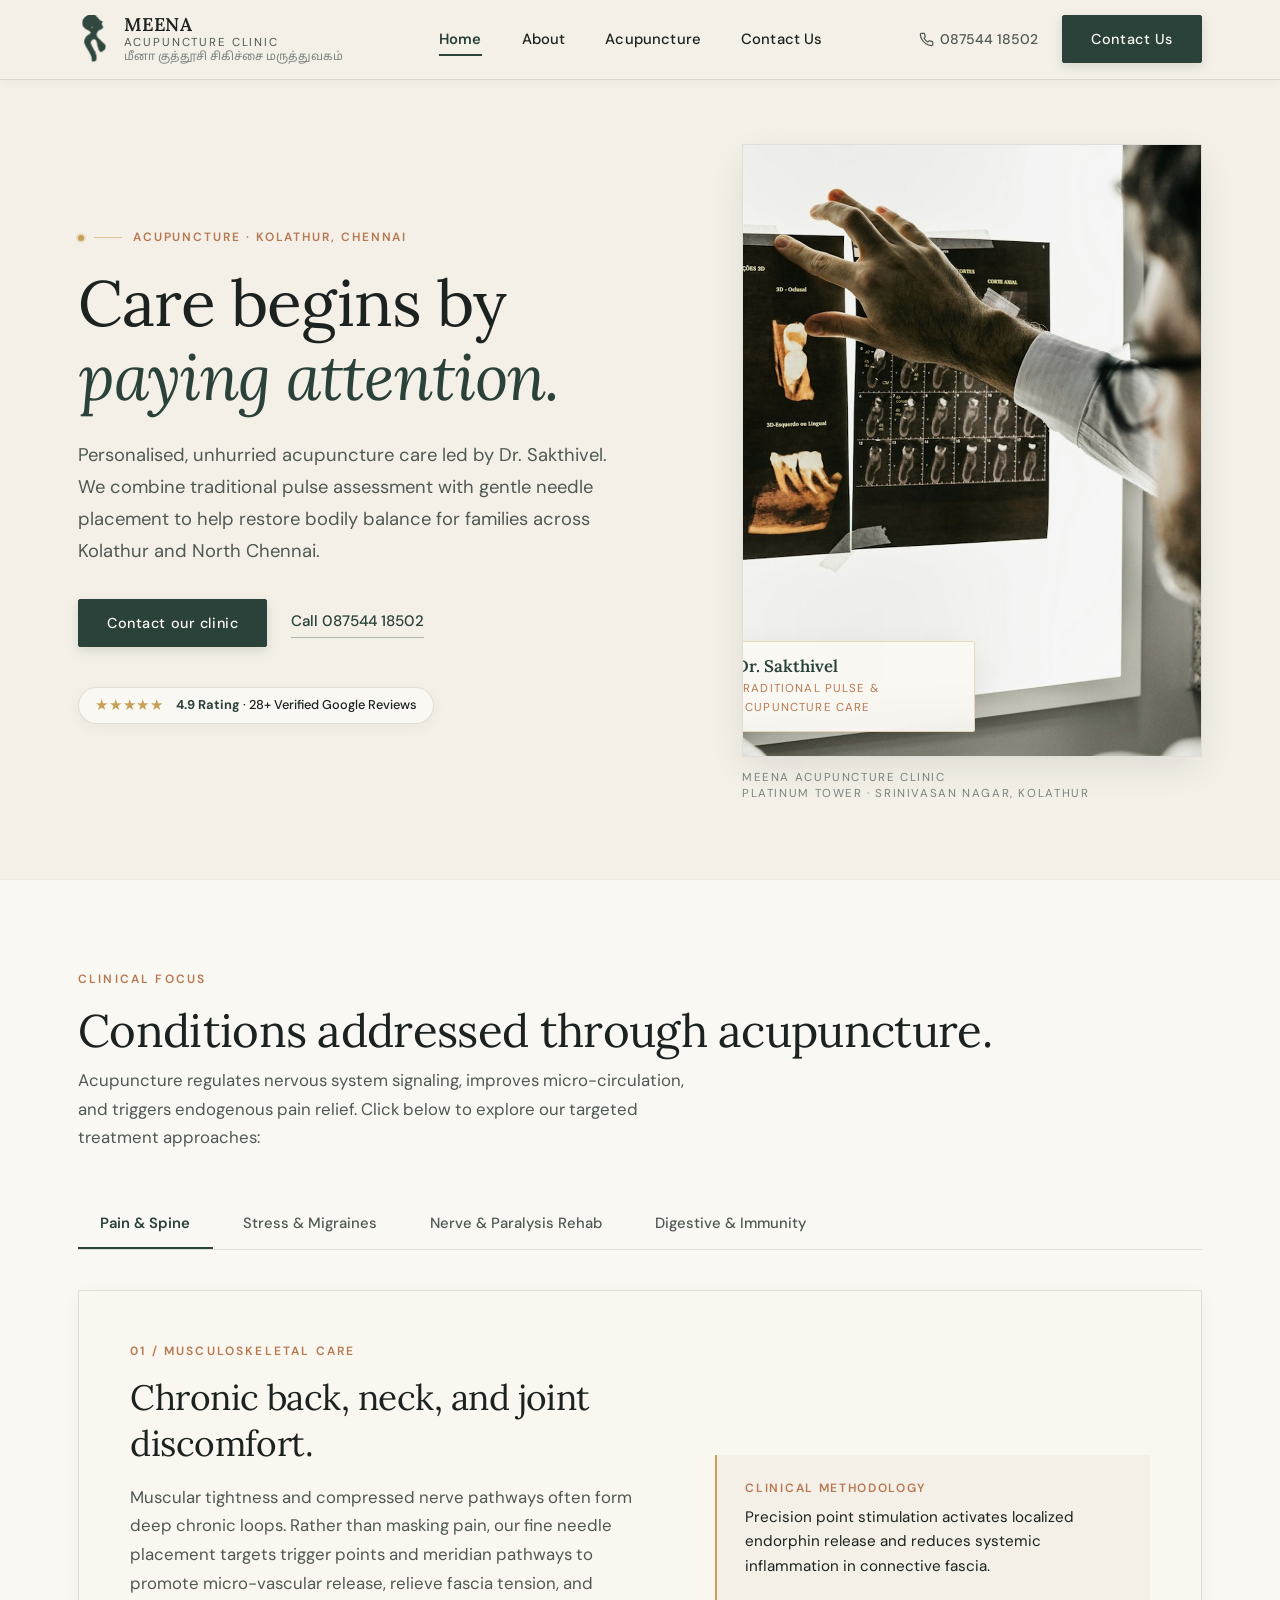
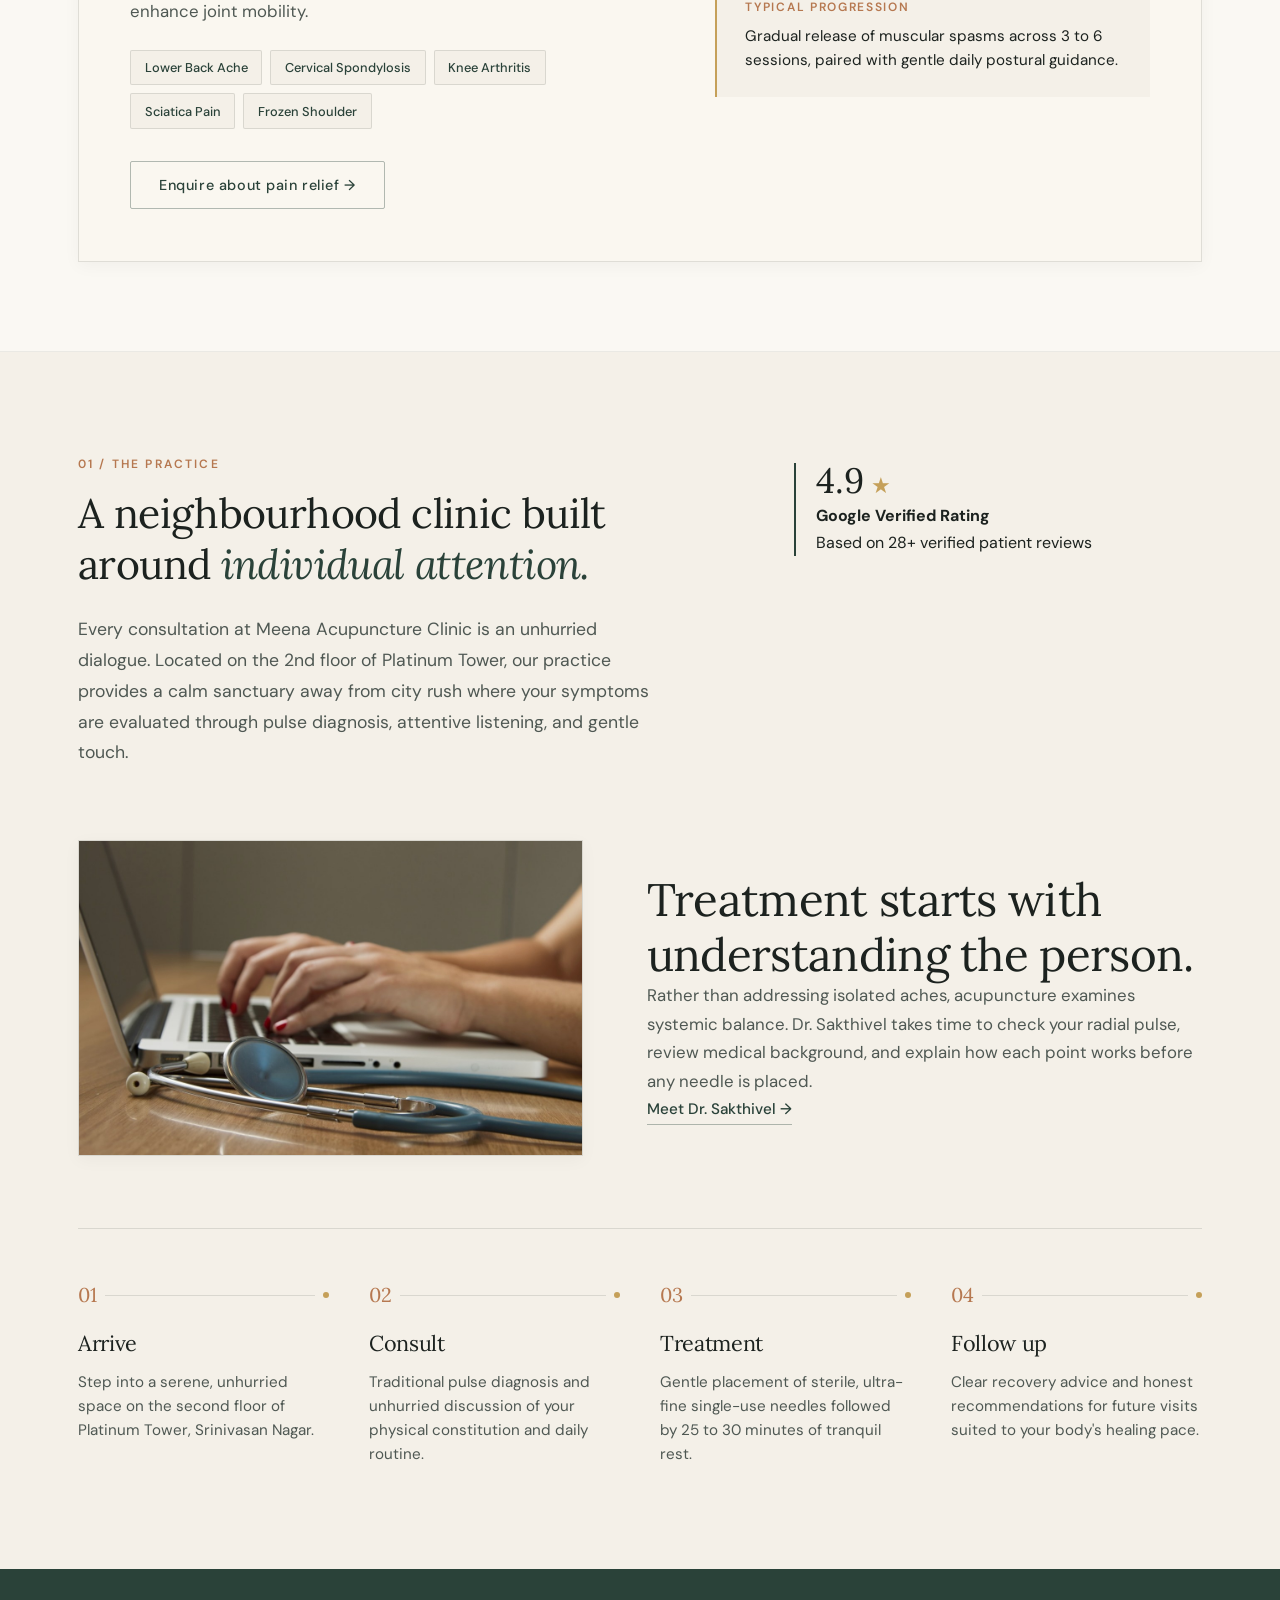
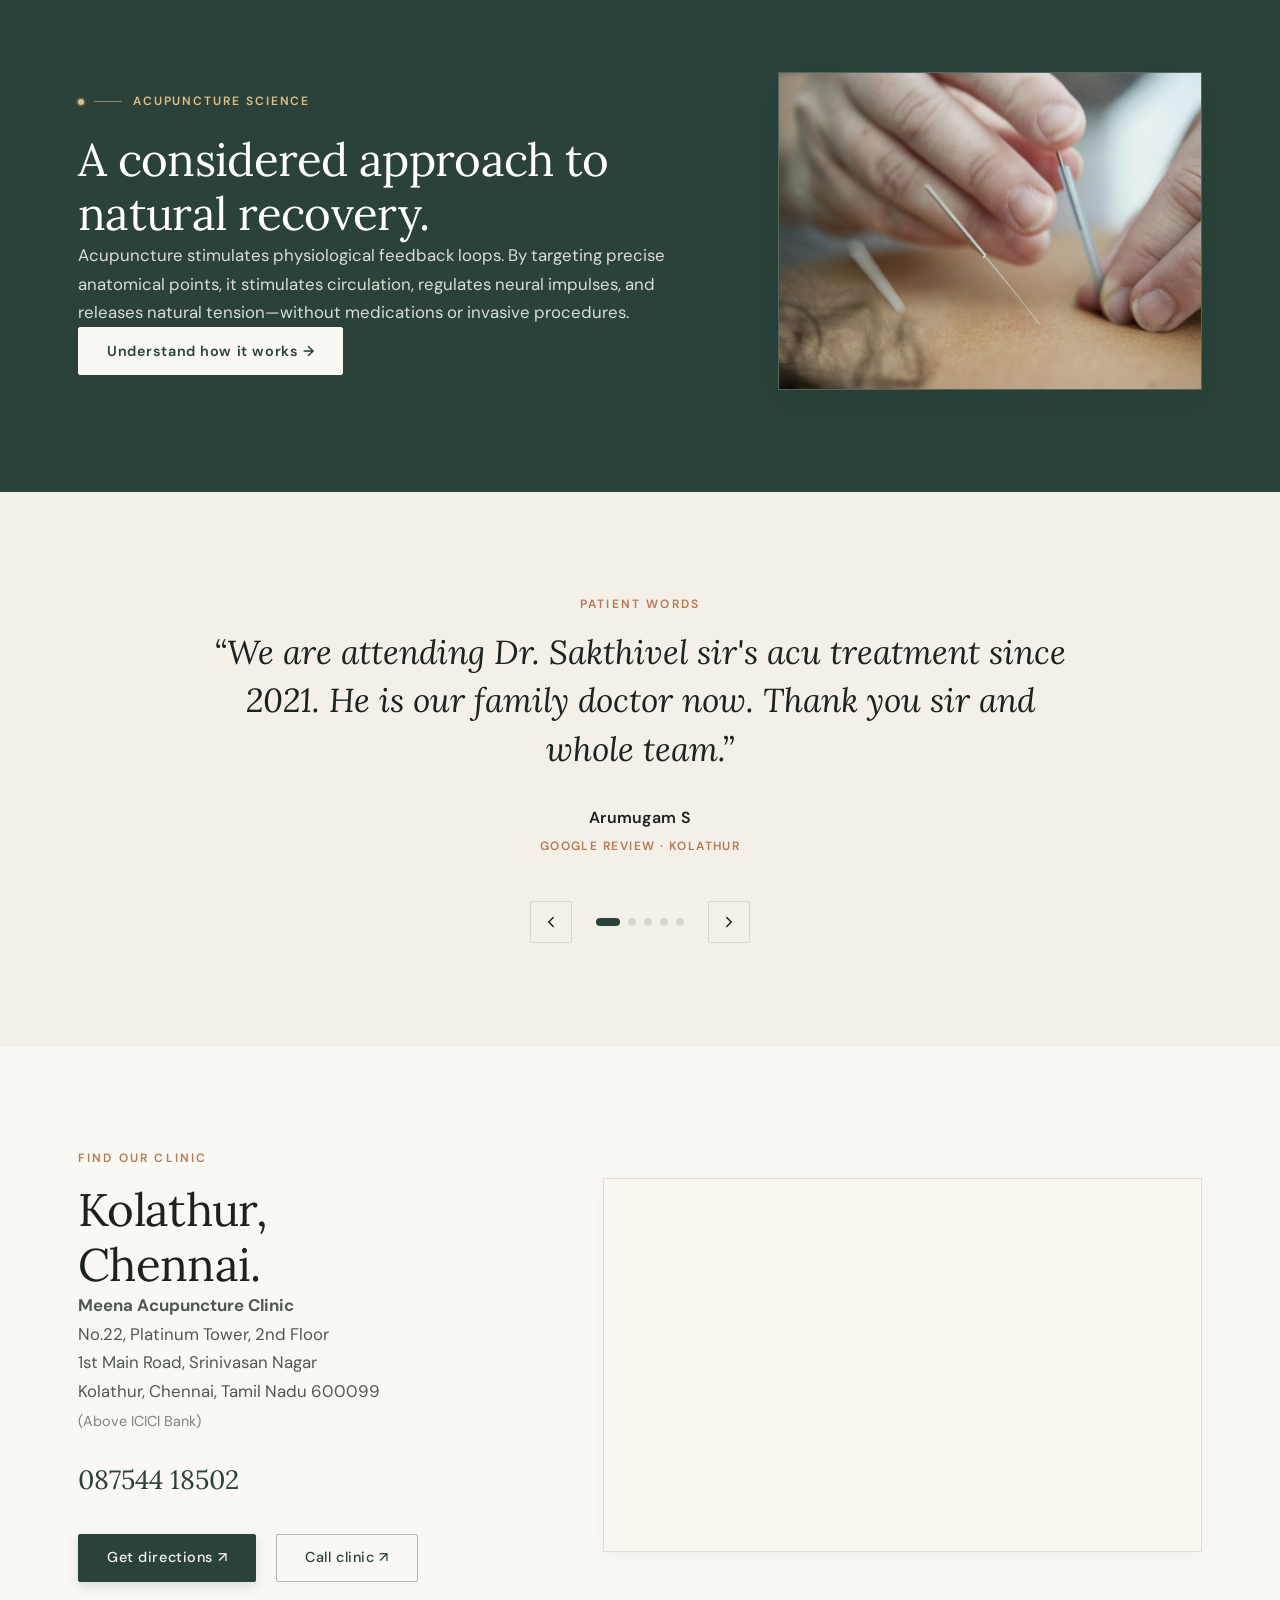
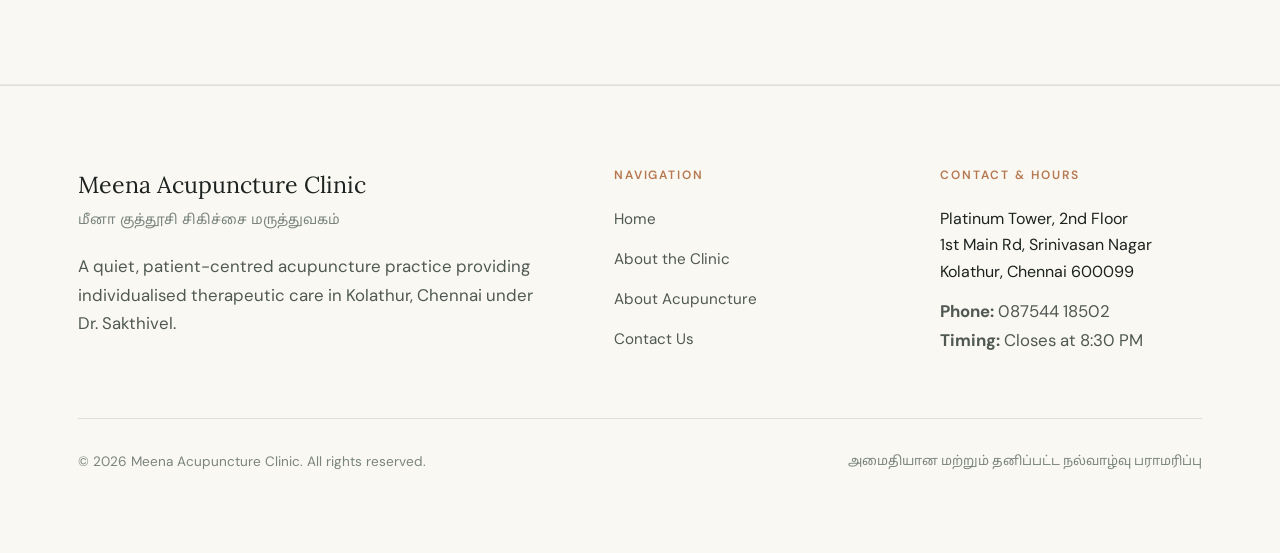
==== commit 5b73d948: "Elevate mobile UX, floating pill bar, and interactive conditions tabs" ====
--- a/index.html
+++ b/index.html
@@ -4,14 +4,14 @@
   <meta charset="UTF-8">
   <meta name="viewport" content="width=device-width, initial-scale=1.0">
   <title>Meena Acupuncture Clinic | Kolathur, Chennai</title>
-  <meta name="description" content="Meena Acupuncture Clinic in Kolathur, Chennai. Learn about our approach to acupuncture, find our clinic, get directions or contact Dr. Sakthivel and team.">
-  <meta name="theme-color" content="#F3EFE6">
+  <meta name="description" content="Meena Acupuncture Clinic in Kolathur, Chennai. Led by Dr. Sakthivel. Attentive diagnostic acupuncture, traditional pulse evaluation, pain relief, and constitutional wellness.">
+  <meta name="theme-color" content="#F4F0E8">
 
   <!-- Open Graph -->
   <meta property="og:type" content="website">
   <meta property="og:title" content="Meena Acupuncture Clinic | Kolathur, Chennai">
-  <meta property="og:description" content="Personalised acupuncture care from Meena Acupuncture Clinic, serving patients from Kolathur and surrounding neighbourhoods.">
-  <meta property="og:image" content="assets/images/clinic-story.jpg">
+  <meta property="og:description" content="Personalised, gentle acupuncture care from Dr. Sakthivel at Meena Acupuncture Clinic, Platinum Tower, Kolathur.">
+  <meta property="og:image" content="assets/images/hero-clinic.jpg">
 
   <!-- Favicon -->
   <link rel="icon" type="image/png" href="assets/images/favicon.png">
@@ -23,7 +23,7 @@
 
   <link rel="stylesheet" href="css/style.css">
 
-  <!-- Structured Data: LocalBusiness (Verified details only) -->
+  <!-- Structured Data: MedicalClinic -->
   <script type="application/ld+json">
   {
     "@context": "https://schema.org",
@@ -40,6 +40,7 @@
       "addressCountry": "IN"
     },
     "telephone": "+918754418502",
+    "hasMap": "https://maps.app.goo.gl/yWJoT6GUN4g8r3Jb7",
     "aggregateRating": {
       "@type": "AggregateRating",
       "ratingValue": "4.9",
@@ -118,7 +119,7 @@
        ====================================================================== -->
   <main id="mainContent">
 
-    <!-- 01. HERO (55/45 Editorial Split) -->
+    <!-- 01. HERO (55/45 Editorial Split with Above-The-Fold Mobile Balance) -->
     <section class="section hero-home" aria-labelledby="heroHeadline">
       <div class="container">
         <div class="editorial-split editorial-split--55-45">
@@ -127,42 +128,205 @@
               <span class="point-motif"></span>
               <span>Acupuncture · Kolathur, Chennai</span>
             </div>
+            
             <h1 class="hero-headline" id="heroHeadline">
-              Care begins by<br>paying attention.
+              Care begins by<br><span class="editorial-italic">paying attention.</span>
             </h1>
+
             <p class="hero-subtext">
-              Personalised acupuncture care from Meena Acupuncture Clinic, serving patients from Kolathur and surrounding neighbourhoods.
-            </p>
+              Personalised, unhurried acupuncture care led by Dr. Sakthivel. We combine traditional pulse assessment with gentle needle placement to help restore bodily balance for families across Kolathur and North Chennai.
+            </p>
+
             <div class="hero-actions">
               <a href="contact.html" class="btn btn--primary">Contact our clinic</a>
               <a href="tel:08754418502" class="text-link">Call 087544 18502</a>
             </div>
-          </div>
-
+
+            <!-- Verified Clinic Credential Badge -->
+            <div class="hero-trust-badge">
+              <div class="trust-stars" aria-hidden="true">★★★★★</div>
+              <div class="trust-text">
+                <strong>4.9 Rating</strong> · 28+ Verified Google Reviews
+              </div>
+            </div>
+          </div>
+
+          <!-- Hero Photography Frame -->
           <div class="hero-image-wrap">
             <div class="hero-image-frame">
               <img src="assets/images/hero-clinic.jpg" alt="Acupuncture therapy and fine needle placement at Meena Acupuncture Clinic" width="900" height="1200" fetchpriority="high">
-            </div>
+              
+              <!-- Floating Practitioner Note -->
+              <div class="hero-floating-card">
+                <div class="floating-card-title">Dr. Sakthivel</div>
+                <div class="floating-card-subtitle">Traditional Pulse & Acupuncture Care</div>
+              </div>
+            </div>
+
             <p class="image-caption">
               MEENA ACUPUNCTURE CLINIC<br>
-              SRINIVASAN NAGAR · KOLATHUR
+              PLATINUM TOWER · SRINIVASAN NAGAR, KOLATHUR
             </p>
           </div>
         </div>
       </div>
     </section>
 
-    <!-- 02. INTRODUCTION (Quiet Transition) -->
-    <section class="section section--warm-white" aria-labelledby="clinicIntroTitle">
+    <!-- 02. INTERACTIVE SECTION: CONDITIONS WE ADDRESS -->
+    <section class="section conditions-section section--warm-white" aria-labelledby="conditionsTitle">
+      <div class="container">
+        <div class="conditions-header">
+          <span class="section-num">Clinical Focus</span>
+          <h2 id="conditionsTitle">Conditions addressed through acupuncture.</h2>
+          <p style="max-width: 620px; margin-top: 0.5rem;">
+            Acupuncture regulates nervous system signaling, improves micro-circulation, and triggers endogenous pain relief. Click below to explore our targeted treatment approaches:
+          </p>
+        </div>
+
+        <!-- Condition Tabs Navigation -->
+        <div class="conditions-tabs-nav" role="tablist" aria-label="Conditions treated">
+          <button class="condition-tab-btn is-active" role="tab" aria-selected="true" data-tab="tab-pain">
+            Pain & Spine
+          </button>
+          <button class="condition-tab-btn" role="tab" aria-selected="false" data-tab="tab-stress">
+            Stress & Migraines
+          </button>
+          <button class="condition-tab-btn" role="tab" aria-selected="false" data-tab="tab-neuro">
+            Nerve & Paralysis Rehab
+          </button>
+          <button class="condition-tab-btn" role="tab" aria-selected="false" data-tab="tab-vitality">
+            Digestive & Immunity
+          </button>
+        </div>
+
+        <!-- Panel 01: Pain -->
+        <div class="conditions-panel is-active" id="tab-pain" role="tabpanel">
+          <div class="condition-panel-text">
+            <span class="section-num">01 / Musculoskeletal Care</span>
+            <h3>Chronic back, neck, and joint discomfort.</h3>
+            <p>
+              Muscular tightness and compressed nerve pathways often form deep chronic loops. Rather than masking pain, our fine needle placement targets trigger points and meridian pathways to promote micro-vascular release, relieve fascia tension, and enhance joint mobility.
+            </p>
+            <div class="condition-tags">
+              <span class="condition-tag">Lower Back Ache</span>
+              <span class="condition-tag">Cervical Spondylosis</span>
+              <span class="condition-tag">Knee Arthritis</span>
+              <span class="condition-tag">Sciatica Pain</span>
+              <span class="condition-tag">Frozen Shoulder</span>
+            </div>
+            <a href="contact.html" class="btn btn--outline">Enquire about pain relief &rarr;</a>
+          </div>
+          <div class="condition-panel-details">
+            <div class="condition-detail-label">Clinical Methodology</div>
+            <p class="condition-detail-text">
+              Precision point stimulation activates localized endorphin release and reduces systemic inflammation in connective fascia.
+            </p>
+            <div class="condition-detail-label" style="margin-top: 1.25rem;">Typical Progression</div>
+            <p class="condition-detail-text">
+              Gradual release of muscular spasms across 3 to 6 sessions, paired with gentle daily postural guidance.
+            </p>
+          </div>
+        </div>
+
+        <!-- Panel 02: Stress & Migraines -->
+        <div class="conditions-panel" id="tab-stress" role="tabpanel">
+          <div class="condition-panel-text">
+            <span class="section-num">02 / Neuromuscular Calming</span>
+            <h3>Headaches, tension, and persistent sleep issues.</h3>
+            <p>
+              Persistent mental strain and fatigue disrupt the autonomic nervous system, leading to vascular constriction and restless sleep. Acupuncture works directly on vagus nerve pathways to down-regulate sympathetic fight-or-flight tension and induce restorative rest.
+            </p>
+            <div class="condition-tags">
+              <span class="condition-tag">Chronic Migraines</span>
+              <span class="condition-tag">Tension Headaches</span>
+              <span class="condition-tag">Insomnia & Sleep Latency</span>
+              <span class="condition-tag">Anxiety Tension</span>
+              <span class="condition-tag">Mental Exhaustion</span>
+            </div>
+            <a href="contact.html" class="btn btn--outline">Enquire about sleep care &rarr;</a>
+          </div>
+          <div class="condition-panel-details">
+            <div class="condition-detail-label">Clinical Methodology</div>
+            <p class="condition-detail-text">
+              Calming cranial and meridian points (such as Yintang and Shenmen) quiet overactive neurological loops and stabilize blood vessel tone.
+            </p>
+            <div class="condition-detail-label" style="margin-top: 1.25rem;">Patient Experience</div>
+            <p class="condition-detail-text">
+              Deep relaxation during quiet 30-minute needle retention; many patients sleep peacefully throughout the session.
+            </p>
+          </div>
+        </div>
+
+        <!-- Panel 03: Neurological -->
+        <div class="conditions-panel" id="tab-neuro" role="tabpanel">
+          <div class="condition-panel-text">
+            <span class="section-num">03 / Neuro Rehabilitation</span>
+            <h3>Nerve regeneration, Bell's palsy, and numbness.</h3>
+            <p>
+              Nerve injuries, facial paralysis, or post-stroke complications require stimulating micro-current pathways to awaken dormant muscle groups and restore neuromuscular communication. Dr. Sakthivel applies dedicated protocols designed to gently re-educate facial and peripheral nerves.
+            </p>
+            <div class="condition-tags">
+              <span class="condition-tag">Bell's Palsy / Facial Palsy</span>
+              <span class="condition-tag">Peripheral Neuropathy</span>
+              <span class="condition-tag">Post-Stroke Motor Rehab</span>
+              <span class="condition-tag">Tingling in Extremities</span>
+            </div>
+            <a href="contact.html" class="btn btn--outline">Discuss neuro rehabilitation &rarr;</a>
+          </div>
+          <div class="condition-panel-details">
+            <div class="condition-detail-label">Clinical Methodology</div>
+            <p class="condition-detail-text">
+              Targeted motor point stimulation to reconnect peripheral nerve impulses and stimulate circulation to dormant tissues.
+            </p>
+            <div class="condition-detail-label" style="margin-top: 1.25rem;">Care Commitment</div>
+            <p class="condition-detail-text">
+              Structured progressive courses tailored to patient recovery timelines, working collaboratively with their medical care.
+            </p>
+          </div>
+        </div>
+
+        <!-- Panel 04: Vitality & Digestion -->
+        <div class="conditions-panel" id="tab-vitality" role="tabpanel">
+          <div class="condition-panel-text">
+            <span class="section-num">04 / Constitutional Balance</span>
+            <h3>Metabolism, digestion, and systemic fatigue.</h3>
+            <p>
+              Traditional acupuncture assesses the body as an interconnected constitutional ecosystem. Sluggish digestion, acid reflux, or persistent lack of energy are treated by balancing the stomach and spleen meridians to restore nutrient assimilation and bodily vigor.
+            </p>
+            <div class="condition-tags">
+              <span class="condition-tag">Acid Reflux & GERD</span>
+              <span class="condition-tag">Chronic Bloating & IBS</span>
+              <span class="condition-tag">Sluggish Metabolism</span>
+              <span class="condition-tag">General Fatigue</span>
+            </div>
+            <a href="contact.html" class="btn btn--outline">Enquire about vitality care &rarr;</a>
+          </div>
+          <div class="condition-panel-details">
+            <div class="condition-detail-label">Traditional Diagnosis</div>
+            <p class="condition-detail-text">
+              Detailed pulse assessment and abdominal palpation identify constitutional heat or dampness imbalances.
+            </p>
+            <div class="condition-detail-label" style="margin-top: 1.25rem;">Holistic Guidance</div>
+            <p class="condition-detail-text">
+              Complemented by simple, practical dietary and hydration recommendations grounded in South Indian lifestyle habits.
+            </p>
+          </div>
+        </div>
+
+      </div>
+    </section>
+
+    <!-- 03. THE CLINIC (Unhurried Dialogue) -->
+    <section class="section" aria-labelledby="clinicIntroTitle">
       <div class="container">
         <div class="clinic-intro-grid">
           <div>
-            <span class="section-num">01 / THE CLINIC</span>
+            <span class="section-num">01 / The Practice</span>
             <h2 class="clinic-intro-lead" id="clinicIntroTitle">
-              A neighbourhood clinic built around individual attention.
+              A neighbourhood clinic built around <span class="editorial-italic">individual attention.</span>
             </h2>
-            <p class="clinic-intro-desc">
-              Every consultation at Meena Acupuncture Clinic is an unhurried dialogue. We take time to understand your condition, lifestyle, and natural constitution before recommending any treatment plan.
+            <p style="max-width: 580px; font-size: 1.1rem; line-height: 1.75;">
+              Every consultation at Meena Acupuncture Clinic is an unhurried dialogue. Located on the 2nd floor of Platinum Tower, our practice provides a calm sanctuary away from city rush where your symptoms are evaluated through pulse diagnosis, attentive listening, and gentle touch.
             </p>
           </div>
 
@@ -173,33 +337,29 @@
                 <span class="rating-star" aria-hidden="true">★</span>
               </div>
               <div class="rating-meta">
-                <strong>Google rating</strong><br>
-                <span>Based on 28 patient reviews</span>
-              </div>
-            </div>
-          </div>
-        </div>
-      </div>
-    </section>
-
-    <!-- 03. CLINIC STORY (Asymmetric Layout) -->
-    <section class="section" aria-labelledby="clinicStoryTitle">
-      <div class="container">
-        <div class="clinic-story-grid">
+                <strong style="color: var(--color-ink);">Google Verified Rating</strong><br>
+                <span>Based on 28+ verified patient reviews</span>
+              </div>
+            </div>
+          </div>
+        </div>
+
+        <!-- Clinic Story: Asymmetric Grid -->
+        <div class="clinic-story-grid" style="margin-top: 4.5rem;">
           <div class="story-image-wrap">
             <img src="assets/images/clinic-story.jpg" alt="Practitioner consultation desk with pulse diagnosis cushion and calm clinical setting" width="1200" height="750" loading="lazy">
           </div>
 
           <div class="story-content">
-            <h2 id="clinicStoryTitle">Treatment starts with understanding the person.</h2>
+            <h2>Treatment starts with understanding the person.</h2>
             <p>
-              Rather than addressing isolated symptoms, acupuncture examines how your body's systems interact. We listen attentively to your medical history, assess bodily cues through traditional pulse and tongue diagnosis, and explain every step of the therapeutic process before treatment begins.
-            </p>
-            <a href="about.html" class="text-link">Our approach &rarr;</a>
-          </div>
-        </div>
-
-        <!-- 04. PATIENT EXPERIENCE (Editorial Horizontal Sequence) -->
+              Rather than addressing isolated aches, acupuncture examines systemic balance. Dr. Sakthivel takes time to check your radial pulse, review medical background, and explain how each point works before any needle is placed.
+            </p>
+            <a href="about.html" class="text-link">Meet Dr. Sakthivel &rarr;</a>
+          </div>
+        </div>
+
+        <!-- 04. PATIENT JOURNEY -->
         <div class="patient-journey">
           <div class="journey-sequence">
             
@@ -211,7 +371,7 @@
               </div>
               <h3 class="journey-step-title">Arrive</h3>
               <p class="journey-step-text">
-                Step into a calm, unhurried space on the second floor of Platinum Tower, away from street noise.
+                Step into a serene, unhurried space on the second floor of Platinum Tower, Srinivasan Nagar.
               </p>
             </div>
 
@@ -223,7 +383,7 @@
               </div>
               <h3 class="journey-step-title">Consult</h3>
               <p class="journey-step-text">
-                Discuss your physical concerns, daily routines, and health history with careful diagnostic attention.
+                Traditional pulse diagnosis and unhurried discussion of your physical constitution and daily routine.
               </p>
             </div>
 
@@ -235,7 +395,7 @@
               </div>
               <h3 class="journey-step-title">Treatment</h3>
               <p class="journey-step-text">
-                Experience gentle, precise needle placement using sterile single-use acupuncture needles in quiet comfort.
+                Gentle placement of sterile, ultra-fine single-use needles followed by 25 to 30 minutes of tranquil rest.
               </p>
             </div>
 
@@ -247,7 +407,7 @@
               </div>
               <h3 class="journey-step-title">Follow up</h3>
               <p class="journey-step-text">
-                Receive realistic lifestyle guidance and clear recommendations on future visits suited to your pace of recovery.
+                Clear recovery advice and honest recommendations for future visits suited to your body's healing pace.
               </p>
             </div>
 
@@ -257,39 +417,43 @@
       </div>
     </section>
 
-    <!-- 05. ACUPUNCTURE INTRODUCTION (Deep Leaf Editorial Spread) -->
+    <!-- 05. ACUPUNCTURE SPREAD (Deep Leaf Feature) -->
     <section class="section section--deepleaf" aria-labelledby="acupunctureSpreadTitle">
       <div class="container">
         <div class="acupuncture-spread">
           <div class="spread-text">
             <div class="eyebrow">
-              <span class="point-motif" style="color: #D6A889;"></span>
-              <span>Acupuncture</span>
-            </div>
-            <h2 id="acupunctureSpreadTitle">A considered approach to care.</h2>
+              <span class="point-motif" style="color: #E2BF88;"></span>
+              <span>Acupuncture Science</span>
+            </div>
+            <h2 id="acupunctureSpreadTitle">A considered approach to natural recovery.</h2>
             <p>
-              Acupuncture is an ancient, refined clinical practice that stimulates specific anatomical points to restore physiological balance, relieve muscular tension, and encourage the body's natural restorative processes.
-            </p>
-            <a href="acupuncture.html" class="btn btn--white">Understand acupuncture &rarr;</a>
+              Acupuncture stimulates physiological feedback loops. By targeting precise anatomical points, it stimulates circulation, regulates neural impulses, and releases natural tension—without medications or invasive procedures.
+            </p>
+            <a href="acupuncture.html" class="btn btn--white">Understand how it works &rarr;</a>
           </div>
 
           <div class="spread-image-wrap">
-            <img src="assets/images/acupuncture-intro.jpg" alt="Subtle treatment room linens and quiet clinic moment" width="1000" height="750" loading="lazy">
+            <img src="assets/images/acupuncture-intro.jpg" alt="Acupuncture therapy treatment session in calm clinic" width="1000" height="750" loading="lazy">
           </div>
         </div>
       </div>
     </section>
 
-    <!-- 06. PATIENT WORDS (Understated Single Quote) -->
+    <!-- 06. PATIENT WORDS (Authentic Google Reviews) -->
     <section class="section testimonials-section" aria-labelledby="testimonialsTitle">
       <div class="container">
         <div class="testimonial-container">
           <span class="section-num" id="testimonialsTitle">Patient Words</span>
+          
           <blockquote class="testimonial-quote" id="testimonialQuote">
             “We are attending Dr. Sakthivel sir's acu treatment since 2021. He is our family doctor now. Thank you sir and whole team.”
           </blockquote>
-          <div class="testimonial-author" id="testimonialAuthor">Arumugam S</div>
-          <span class="testimonial-source" id="testimonialSource">Google Review</span>
+          
+          <div class="testimonial-meta-wrap">
+            <div class="testimonial-author" id="testimonialAuthor">Arumugam S</div>
+            <span class="testimonial-source" id="testimonialSource">Google Review · Kolathur</span>
+          </div>
 
           <div class="testimonial-controls">
             <button class="testimonial-btn" id="testimonialPrev" aria-label="Previous review">
@@ -304,20 +468,20 @@
       </div>
     </section>
 
-    <!-- 07. LOCATION (Practical, Grounded) -->
+    <!-- 07. LOCATION & FIND OUR CLINIC -->
     <section class="section section--warm-white" aria-labelledby="locationTitle">
       <div class="container">
         <div class="location-grid">
           <div class="location-details">
-            <span class="section-num">Find Us</span>
+            <span class="section-num">Find Our Clinic</span>
             <h2 id="locationTitle">Kolathur,<br>Chennai.</h2>
             
             <address class="clinic-address">
-              No.22, Platinum Tower<br>
-              2nd Floor, 1st Main Road<br>
-              Srinivasan Nagar<br>
-              Kolathur, Chennai<br>
-              Tamil Nadu 600099
+              <strong>Meena Acupuncture Clinic</strong><br>
+              No.22, Platinum Tower, 2nd Floor<br>
+              1st Main Road, Srinivasan Nagar<br>
+              Kolathur, Chennai, Tamil Nadu 600099<br>
+              <span style="font-size: 0.9rem; color: var(--color-ink-light);">(Above ICICI Bank)</span>
             </address>
 
             <a href="tel:08754418502" class="location-phone">087544 18502</a>
@@ -356,7 +520,7 @@
           <div class="footer-brand-title">Meena Acupuncture Clinic</div>
           <div class="footer-brand-tamil">மீனா குத்தூசி சிகிச்சை மருத்துவகம்</div>
           <p class="footer-brand-desc">
-            A quiet, patient-centred acupuncture practice providing individualised therapeutic care in Kolathur, Chennai.
+            A quiet, patient-centred acupuncture practice providing individualised therapeutic care in Kolathur, Chennai under Dr. Sakthivel.
           </p>
         </div>
 
@@ -394,21 +558,21 @@
   </footer>
 
   <!-- ======================================================================
-       MOBILE FIXED CONTACT STRIP (58–64px height, Warm White, Thin Top border)
+       SLEEK FLOATING PILL BAR (Mobile Quick Action Experience)
        ====================================================================== -->
-  <aside class="mobile-fixed-strip" aria-label="Quick contact options">
-    <div class="mobile-strip-inner">
-      <a href="tel:08754418502" class="mobile-strip-item">
+  <aside class="mobile-floating-pill" aria-label="Quick contact shortcuts">
+    <div class="mobile-pill-inner">
+      <a href="tel:08754418502" class="mobile-pill-item">
         <svg viewBox="0 0 24 24" fill="none" stroke="currentColor" stroke-width="2" stroke-linecap="round" stroke-linejoin="round" aria-hidden="true"><path d="M22 16.92v3a2 2 0 0 1-2.18 2 19.79 19.79 0 0 1-8.63-3.07 19.5 19.5 0 0 1-6-6 19.79 19.79 0 0 1-3.07-8.67A2 2 0 0 1 4.11 2h3a2 2 0 0 1 2 1.72 12.84 12.84 0 0 0 .7 2.81 2 2 0 0 1-.45 2.11L8.09 9.91a16 16 0 0 0 6 6l1.27-1.27a2 2 0 0 1 2.11-.45 12.84 12.84 0 0 0 2.81.7A2 2 0 0 1 22 16.92z"></path></svg>
         <span>Call</span>
       </a>
-      <a href="https://wa.me/918754418502?text=Hello%20Meena%20Acupuncture%20Clinic%2C%20I%20would%20like%20to%20enquire%20about%20treatment." target="_blank" rel="noopener noreferrer" class="mobile-strip-item">
+      <a href="https://wa.me/918754418502?text=Hello%20Meena%20Acupuncture%20Clinic%2C%20I%20would%20like%20to%20enquire%20about%20treatment." target="_blank" rel="noopener noreferrer" class="mobile-pill-item mobile-pill-item--featured">
         <svg viewBox="0 0 24 24" fill="none" stroke="currentColor" stroke-width="2" stroke-linecap="round" stroke-linejoin="round" aria-hidden="true"><path d="M21 11.5a8.38 8.38 0 0 1-.9 3.8 8.5 8.5 0 0 1-7.6 4.7 8.38 8.38 0 0 1-3.8-.9L3 21l1.9-5.7a8.38 8.38 0 0 1-.9-3.8 8.5 8.5 0 0 1 4.7-7.6 8.38 8.38 0 0 1 3.8-.9h.5a8.48 8.48 0 0 1 8 8v.5z"></path></svg>
         <span>WhatsApp</span>
       </a>
-      <a href="https://maps.app.goo.gl/yWJoT6GUN4g8r3Jb7" target="_blank" rel="noopener noreferrer" class="mobile-strip-item">
+      <a href="https://maps.app.goo.gl/yWJoT6GUN4g8r3Jb7" target="_blank" rel="noopener noreferrer" class="mobile-pill-item">
         <svg viewBox="0 0 24 24" fill="none" stroke="currentColor" stroke-width="2" stroke-linecap="round" stroke-linejoin="round" aria-hidden="true"><polygon points="3 11 22 2 13 21 11 13 3 11"></polygon></svg>
-        <span>Directions</span>
+        <span>Maps</span>
       </a>
     </div>
   </aside>
--- a/css/style.css
+++ b/css/style.css
@@ -1,26 +1,31 @@
 /* ==========================================================================
    MEENA ACUPUNCTURE CLINIC · மீனா குத்தூசி சிகிச்சை மருத்துவகம்
-   Visual System & Art Direction: "Quiet Precision"
-   Chennai Neighbourhood Clinic × Japanese Editorial Restraint × Contemporary Indian Healthcare
+   Visual System: High-End Japanese/Nordic Editorial Spa
+   "Quiet Precision" × Organic Tactile Warmth × Contemporary Indian Healthcare
    ========================================================================== */
 
 /* --------------------------------------------------------------------------
-   01. DESIGN TOKENS & CUSTOM PROPERTIES
+   01. DESIGN TOKENS & SYSTEM PROPERTIES
    -------------------------------------------------------------------------- */
 :root {
-  /* Warm Grounded Palette (Strictly No Gradients, No Bright Greens) */
-  --color-paper: #F3EFE6;         /* Warm uncoated paper canvas */
-  --color-ink: #202522;           /* Primary text: almost black, natural tint */
-  --color-ink-muted: #535C57;     /* Secondary editorial text */
-  --color-ink-light: #7E8782;     /* Captions, fine labels */
-  --color-deep-leaf: #30483F;     /* Navigation, primary actions, editorial dark section */
-  --color-deep-leaf-hover: #23372F;
-  --color-clay: #A66F4C;          /* Sparingly used warm accent */
-  --color-soft-sage: #BAC5B7;     /* Secondary borders and muted fills */
-  --color-warm-white: #FCFAF5;    /* Subtle sectional contrast & mobile bar */
-  --color-warm-cream: #EAE4D7;    /* Subtle contrast surface */
-  --color-rule: rgba(32, 37, 34, 0.14); /* Fine rule line */
-  --color-rule-leaf: rgba(252, 250, 245, 0.18); /* Fine rule line on dark */
+  /* Warm Tactile Palette */
+  --color-paper: #F4F0E8;           /* Warm uncoated Japanese paper canvas */
+  --color-paper-light: #FAF8F3;     /* Warm white / ivory secondary surface */
+  --color-paper-card: #FAF7F0;      /* Elevated tactile card surface */
+  --color-ink: #1C221F;             /* Deep slate-charcoal primary text */
+  --color-ink-muted: #4F5853;       /* Secondary editorial text */
+  --color-ink-light: #7A847F;       /* Delicate labels, metadata */
+  
+  /* Botanical & Earth Accents */
+  --color-deep-leaf: #2A4239;       /* Deep pine/leaf green primary brand */
+  --color-deep-leaf-hover: #1E312A;
+  --color-clay: #B67850;            /* Warm terracotta/clay accent */
+  --color-brass: #C5A059;           /* Refined brass/gold metallic detail */
+  --color-brass-soft: rgba(197, 160, 89, 0.22);
+  --color-soft-sage: #BAC8B9;       /* Subtle sage natural borders */
+  --color-border: rgba(28, 34, 31, 0.12); /* Fine rule line */
+  --color-border-subtle: rgba(28, 34, 31, 0.07);
+  --color-border-dark: rgba(250, 248, 243, 0.16);
 
   /* Typography */
   --font-serif: 'Lora', 'Georgia', serif;
@@ -29,19 +34,24 @@
 
   /* Layout Metrics */
   --site-width: 1220px;
-  --reading-width: 700px;
-  --narrow-width: 860px;
+  --reading-width: 740px;
+  --narrow-width: 900px;
   --gutter: clamp(1.25rem, 4vw, 3rem);
-  --header-height: 84px;
-  --mobile-bar-height: 60px;
-
-  /* Border Radii: Strictly restrained (0–4px) */
-  --radius-none: 0px;
+  --header-height: 80px;
+
+  /* Restrained Border Radii */
   --radius-xs: 2px;
   --radius-sm: 4px;
+  --radius-md: 8px;
+  --radius-pill: 999px;
+
+  /* Shadows (Subtle, organic spa depth) */
+  --shadow-subtle: 0 4px 16px rgba(28, 34, 31, 0.04);
+  --shadow-float: 0 12px 36px -6px rgba(28, 34, 31, 0.12);
+  --shadow-pill: 0 10px 30px rgba(28, 34, 31, 0.16);
 
   /* Transitions */
-  --transition-fast: 220ms cubic-bezier(0.2, 0, 0.2, 1);
+  --transition-fast: 200ms cubic-bezier(0.2, 0, 0.2, 1);
   --transition-smooth: 350ms cubic-bezier(0.16, 1, 0.3, 1);
 }
 
@@ -79,7 +89,7 @@
   top: -100px;
   left: 1rem;
   background: var(--color-deep-leaf);
-  color: var(--color-warm-white);
+  color: var(--color-paper-light);
   padding: 0.75rem 1.25rem;
   font-size: 0.875rem;
   font-weight: 500;
@@ -93,13 +103,11 @@
   top: 1rem;
 }
 
-/* Focus States */
 :focus-visible {
   outline: 2px solid var(--color-deep-leaf);
   outline-offset: 3px;
 }
 
-/* Images & Media */
 img, svg, picture {
   display: block;
   max-width: 100%;
@@ -120,7 +128,7 @@
 }
 
 /* --------------------------------------------------------------------------
-   03. TYPOGRAPHY & EDITORIAL ELEMENTS
+   03. TYPOGRAPHY HIERARCHY & EDITORIAL TOUCHES
    -------------------------------------------------------------------------- */
 h1, h2, h3, h4 {
   font-family: var(--font-serif);
@@ -131,17 +139,17 @@
 }
 
 h1 {
-  font-size: clamp(2.35rem, 5vw, 3.85rem);
+  font-size: clamp(2.35rem, 5.2vw, 4rem);
   line-height: 1.15;
 }
 
 h2 {
-  font-size: clamp(1.85rem, 3.6vw, 2.75rem);
+  font-size: clamp(1.85rem, 3.8vw, 2.85rem);
   line-height: 1.2;
 }
 
 h3 {
-  font-size: clamp(1.35rem, 2.2vw, 1.75rem);
+  font-size: clamp(1.35rem, 2.2vw, 1.85rem);
   line-height: 1.3;
 }
 
@@ -157,72 +165,65 @@
   font-weight: 400;
 }
 
-/* Eyebrows & Small Labels */
+.editorial-italic {
+  font-style: italic;
+  color: var(--color-deep-leaf);
+}
+
+/* Eyebrows with Fine Brass/Clay Marker */
 .eyebrow {
   display: inline-flex;
   align-items: center;
-  gap: 0.6rem;
-  font-size: 0.75rem;
-  font-weight: 600;
-  letter-spacing: 0.14em;
-  text-transform: uppercase;
-  color: var(--color-clay);
-  margin-bottom: 1.25rem;
-}
-
-.section-num {
-  font-family: var(--font-sans);
+  gap: 0.65rem;
   font-size: 0.75rem;
   font-weight: 600;
   letter-spacing: 0.16em;
   text-transform: uppercase;
   color: var(--color-clay);
+  margin-bottom: 1.25rem;
+}
+
+.section-num {
+  font-family: var(--font-sans);
+  font-size: 0.75rem;
+  font-weight: 600;
+  letter-spacing: 0.18em;
+  text-transform: uppercase;
+  color: var(--color-clay);
   display: block;
-  margin-bottom: 1rem;
-}
-
-/* Acupuncture Point Motif: Small filled circle connected to fine line */
+  margin-bottom: 0.85rem;
+}
+
+/* Subtle Acupuncture Point Motif */
 .point-motif {
   display: inline-flex;
   align-items: center;
   gap: 0.65rem;
-  color: var(--color-deep-leaf);
+  color: var(--color-brass);
 }
 
 .point-motif::before {
   content: '';
-  width: 5px;
-  height: 5px;
+  width: 6px;
+  height: 6px;
   background-color: currentColor;
   border-radius: 50%;
   display: inline-block;
   flex-shrink: 0;
+  box-shadow: 0 0 0 2px rgba(197, 160, 89, 0.25);
 }
 
 .point-motif::after {
   content: '';
-  width: 32px;
+  width: 28px;
   height: 1px;
   background-color: currentColor;
-  opacity: 0.45;
+  opacity: 0.55;
   display: inline-block;
 }
 
-/* Fine Decorative Rules */
-.fine-rule {
-  height: 1px;
-  background-color: var(--color-rule);
-  border: none;
-  margin: 3.5rem 0;
-  width: 100%;
-}
-
-.fine-rule--leaf {
-  background-color: var(--color-rule-leaf);
-}
-
 /* --------------------------------------------------------------------------
-   04. CONTAINER & LAYOUT SYSTEM
+   04. CONTAINER & SECTION LAYOUT
    -------------------------------------------------------------------------- */
 .container {
   width: 100%;
@@ -242,35 +243,39 @@
 }
 
 .section {
-  padding-top: clamp(4rem, 7vw, 7.5rem);
-  padding-bottom: clamp(4rem, 7vw, 7.5rem);
+  padding-top: clamp(4.5rem, 8vw, 8rem);
+  padding-bottom: clamp(4.5rem, 8vw, 8rem);
   position: relative;
 }
 
 .section--warm-white {
-  background-color: var(--color-warm-white);
+  background-color: var(--color-paper-light);
+  border-top: 1px solid var(--color-border-subtle);
+  border-bottom: 1px solid var(--color-border-subtle);
 }
 
 .section--deepleaf {
   background-color: var(--color-deep-leaf);
-  color: var(--color-warm-white);
+  color: var(--color-paper-light);
+  position: relative;
+  overflow: hidden;
 }
 
 .section--deepleaf h1,
 .section--deepleaf h2,
 .section--deepleaf h3 {
-  color: var(--color-warm-white);
+  color: #FFFFFF;
 }
 
 .section--deepleaf p {
-  color: rgba(252, 250, 245, 0.82);
+  color: rgba(250, 248, 243, 0.85);
 }
 
 .section--deepleaf .eyebrow {
-  color: #D6A889; /* softened clay for dark surface */
-}
-
-/* Editorial Split Layouts */
+  color: #E2BF88;
+}
+
+/* Editorial Splits */
 .editorial-split {
   display: grid;
   grid-template-columns: 1fr 1fr;
@@ -287,71 +292,64 @@
 }
 
 /* --------------------------------------------------------------------------
-   05. BUTTONS & INTERACTIVE ELEMENTS (Restrained, 2-4px radius, No Gradients)
+   05. BUTTONS & INTERACTION
    -------------------------------------------------------------------------- */
 .btn {
   display: inline-flex;
   align-items: center;
   justify-content: center;
-  gap: 0.6rem;
-  padding: 0.85rem 1.65rem;
-  font-size: 0.875rem;
+  gap: 0.65rem;
+  padding: 0.85rem 1.75rem;
+  font-size: 0.9rem;
   font-weight: 500;
   letter-spacing: 0.04em;
   text-decoration: none;
   border-radius: var(--radius-xs);
   transition: all var(--transition-fast);
-  min-height: 46px;
+  min-height: 48px;
   line-height: 1;
   white-space: nowrap;
 }
 
 .btn--primary {
   background-color: var(--color-deep-leaf);
-  color: var(--color-warm-white);
+  color: var(--color-paper-light);
   border: 1px solid var(--color-deep-leaf);
+  box-shadow: 0 4px 12px rgba(42, 66, 57, 0.15);
 }
 
 .btn--primary:hover {
   background-color: var(--color-deep-leaf-hover);
   border-color: var(--color-deep-leaf-hover);
   color: #FFFFFF;
+  transform: translateY(-1px);
+  box-shadow: 0 6px 16px rgba(42, 66, 57, 0.22);
 }
 
 .btn--outline {
   background-color: transparent;
   color: var(--color-deep-leaf);
-  border: 1px solid rgba(48, 72, 63, 0.35);
+  border: 1px solid rgba(42, 66, 57, 0.35);
 }
 
 .btn--outline:hover {
-  background-color: rgba(48, 72, 63, 0.05);
+  background-color: rgba(42, 66, 57, 0.06);
   border-color: var(--color-deep-leaf);
 }
 
 .btn--white {
-  background-color: var(--color-warm-white);
-  color: var(--color-deep-leaf);
-  border: 1px solid var(--color-warm-white);
+  background-color: var(--color-paper-light);
+  color: var(--color-deep-leaf);
+  border: 1px solid var(--color-paper-light);
+  font-weight: 600;
 }
 
 .btn--white:hover {
   background-color: #FFFFFF;
   color: var(--color-ink);
-}
-
-.btn--white-outline {
-  background-color: transparent;
-  color: var(--color-warm-white);
-  border: 1px solid rgba(252, 250, 245, 0.4);
-}
-
-.btn--white-outline:hover {
-  background-color: rgba(252, 250, 245, 0.1);
-  border-color: var(--color-warm-white);
-}
-
-/* Text links with quiet underline */
+  transform: translateY(-1px);
+}
+
 .text-link {
   display: inline-flex;
   align-items: center;
@@ -361,7 +359,7 @@
   color: var(--color-deep-leaf);
   position: relative;
   padding-bottom: 2px;
-  border-bottom: 1px solid rgba(48, 72, 63, 0.35);
+  border-bottom: 1px solid rgba(42, 66, 57, 0.35);
   transition: all var(--transition-fast);
 }
 
@@ -370,30 +368,20 @@
   gap: 0.75rem;
 }
 
-.text-link--white {
-  color: var(--color-warm-white);
-  border-bottom-color: rgba(252, 250, 245, 0.4);
-}
-
-.text-link--white:hover {
-  border-bottom-color: var(--color-warm-white);
-}
-
 /* --------------------------------------------------------------------------
-   06. SITE HEADER
+   06. SITE HEADER (Fixed mobile collision & polished desktop)
    -------------------------------------------------------------------------- */
 .site-header {
   position: sticky;
   top: 0;
   z-index: 100;
-  background-color: rgba(243, 239, 230, 0.94);
-  backdrop-filter: blur(8px);
-  -webkit-backdrop-filter: blur(8px);
-  border-bottom: 1px solid var(--color-rule);
+  background-color: var(--color-paper);
+  border-bottom: 1px solid var(--color-border);
+  box-shadow: 0 2px 12px rgba(28, 34, 31, 0.04);
   height: var(--header-height);
   display: flex;
   align-items: center;
-  transition: background-color var(--transition-fast);
+  transition: all var(--transition-fast);
 }
 
 .header-container {
@@ -403,7 +391,6 @@
   width: 100%;
 }
 
-/* Clinic Identity / Brand */
 .brand {
   display: flex;
   align-items: center;
@@ -432,16 +419,16 @@
   font-family: var(--font-serif);
   font-size: 1.15rem;
   font-weight: 600;
-  letter-spacing: 0.02em;
+  letter-spacing: 0.03em;
   color: var(--color-ink);
   line-height: 1.15;
 }
 
 .brand-name span {
   font-family: var(--font-sans);
-  font-size: 0.75rem;
+  font-size: 0.72rem;
   font-weight: 400;
-  letter-spacing: 0.14em;
+  letter-spacing: 0.16em;
   text-transform: uppercase;
   color: var(--color-ink-muted);
   display: block;
@@ -456,11 +443,11 @@
   margin-top: 2px;
 }
 
-/* Navigation */
+/* Desktop Navigation */
 .site-nav {
   display: flex;
   align-items: center;
-  gap: 2.25rem;
+  gap: 2.5rem;
 }
 
 .nav-link {
@@ -478,7 +465,7 @@
   bottom: 0;
   left: 0;
   width: 0;
-  height: 1px;
+  height: 1.5px;
   background-color: var(--color-deep-leaf);
   transition: width var(--transition-fast);
 }
@@ -504,7 +491,6 @@
   font-size: 0.875rem;
   font-weight: 500;
   color: var(--color-ink-muted);
-  letter-spacing: 0.02em;
   display: flex;
   align-items: center;
   gap: 0.4rem;
@@ -522,13 +508,15 @@
   width: 44px;
   height: 44px;
   color: var(--color-ink);
-  border: 1px solid var(--color-rule);
+  border: 1px solid var(--color-border);
   border-radius: var(--radius-xs);
   background: transparent;
+  transition: all var(--transition-fast);
 }
 
 .menu-toggle:hover {
-  background: rgba(32, 37, 34, 0.04);
+  background: rgba(42, 66, 57, 0.05);
+  border-color: var(--color-deep-leaf);
 }
 
 /* Mobile Nav Drawer */
@@ -537,15 +525,15 @@
   top: var(--header-height);
   left: 0;
   right: 0;
-  background-color: var(--color-paper);
-  border-bottom: 1px solid var(--color-rule);
-  padding: 2rem var(--gutter) 2.5rem;
+  background-color: var(--color-paper-light);
+  border-bottom: 1px solid var(--color-border);
+  padding: 2.25rem var(--gutter) 2.5rem;
   transform: translateY(-110%);
   opacity: 0;
   visibility: hidden;
   transition: transform var(--transition-smooth), opacity var(--transition-smooth), visibility var(--transition-smooth);
   z-index: 99;
-  box-shadow: 0 16px 32px rgba(32, 37, 34, 0.06);
+  box-shadow: 0 20px 40px rgba(28, 34, 31, 0.08);
 }
 
 .mobile-nav-panel.is-open {
@@ -558,13 +546,13 @@
   list-style: none;
   display: flex;
   flex-direction: column;
-  gap: 1.25rem;
+  gap: 1.35rem;
   margin-bottom: 2rem;
 }
 
 .mobile-nav-link {
   font-family: var(--font-serif);
-  font-size: 1.55rem;
+  font-size: 1.65rem;
   color: var(--color-ink);
   display: inline-block;
 }
@@ -575,25 +563,24 @@
 }
 
 .mobile-nav-footer {
-  border-top: 1px solid var(--color-rule);
-  padding-top: 1.5rem;
+  border-top: 1px solid var(--color-border);
+  padding-top: 1.75rem;
   display: flex;
   flex-direction: column;
-  gap: 1rem;
+  gap: 1.15rem;
 }
 
 /* --------------------------------------------------------------------------
-   07. HOMEPAGE SPECIFIC SECTIONS
+   07. HERO SECTION (Above-the-fold visual impact on mobile)
    -------------------------------------------------------------------------- */
-
-/* Hero: 55/45 split, restrained, deliberate */
 .hero-home {
-  padding-top: clamp(3rem, 6vw, 5.5rem);
-  padding-bottom: clamp(3.5rem, 6vw, 6rem);
+  padding-top: clamp(2.5rem, 5vw, 5.5rem);
+  padding-bottom: clamp(3rem, 6vw, 6rem);
+  position: relative;
 }
 
 .hero-content {
-  max-width: 580px;
+  max-width: 600px;
 }
 
 .hero-headline {
@@ -602,10 +589,10 @@
 
 .hero-subtext {
   font-size: 1.15rem;
-  line-height: 1.7;
+  line-height: 1.75;
   color: var(--color-ink-muted);
-  margin-bottom: 2.25rem;
-  max-width: 520px;
+  margin-bottom: 2rem;
+  max-width: 530px;
 }
 
 .hero-actions {
@@ -613,39 +600,222 @@
   align-items: center;
   gap: 1.5rem;
   flex-wrap: wrap;
-}
-
-/* Hero Photography: Breaks alignment slightly */
+  margin-bottom: 2.5rem;
+}
+
+/* Verified Badge Pill */
+.hero-trust-badge {
+  display: inline-flex;
+  align-items: center;
+  gap: 0.75rem;
+  background-color: var(--color-paper-light);
+  border: 1px solid var(--color-border);
+  padding: 0.6rem 1rem;
+  border-radius: var(--radius-pill);
+  box-shadow: var(--shadow-subtle);
+}
+
+.trust-stars {
+  color: var(--color-brass);
+  font-size: 0.95rem;
+  letter-spacing: 0.05em;
+  line-height: 1;
+}
+
+.trust-text {
+  font-size: 0.8rem;
+  font-weight: 500;
+  color: var(--color-ink);
+  line-height: 1;
+}
+
+.trust-text strong {
+  font-weight: 700;
+  color: var(--color-deep-leaf);
+}
+
+/* Hero Photography Frame with Decorative Corner Accents */
 .hero-image-wrap {
   position: relative;
   width: 100%;
-  max-width: 440px;
+  max-width: 460px;
   margin-left: auto;
 }
 
 .hero-image-frame {
   position: relative;
-  background-color: var(--color-warm-white);
-  border: 1px solid var(--color-rule);
+  background-color: var(--color-paper-light);
+  border: 1px solid var(--color-border);
   overflow: hidden;
+  box-shadow: var(--shadow-float);
 }
 
 .hero-image-frame img {
   width: 100%;
   aspect-ratio: 3 / 4;
   object-fit: cover;
+  transition: transform 600ms cubic-bezier(0.16, 1, 0.3, 1);
+}
+
+.hero-image-frame:hover img {
+  transform: scale(1.02);
+}
+
+/* Floating Practitioner Accent Card */
+.hero-floating-card {
+  position: absolute;
+  bottom: 24px;
+  left: -28px;
+  background-color: rgba(250, 248, 243, 0.95);
+  backdrop-filter: blur(8px);
+  -webkit-backdrop-filter: blur(8px);
+  border: 1px solid rgba(197, 160, 89, 0.35);
+  padding: 0.85rem 1.25rem;
+  border-radius: var(--radius-xs);
+  box-shadow: var(--shadow-float);
+  max-width: 260px;
+  z-index: 2;
+}
+
+.floating-card-title {
+  font-family: var(--font-serif);
+  font-size: 1.05rem;
+  font-weight: 600;
+  color: var(--color-deep-leaf);
+  line-height: 1.2;
+}
+
+.floating-card-subtitle {
+  font-size: 0.72rem;
+  text-transform: uppercase;
+  letter-spacing: 0.1em;
+  color: var(--color-clay);
+  margin-top: 3px;
 }
 
 .image-caption {
   font-size: 0.72rem;
-  letter-spacing: 0.12em;
+  letter-spacing: 0.14em;
   text-transform: uppercase;
   color: var(--color-ink-light);
-  margin-top: 0.75rem;
+  margin-top: 0.85rem;
   line-height: 1.4;
 }
 
-/* Section 01: The Clinic Introduction */
+/* --------------------------------------------------------------------------
+   08. INTERACTIVE SECTION: CONDITIONS WE ADDRESS
+   -------------------------------------------------------------------------- */
+.conditions-section {
+  padding-top: clamp(4.5rem, 7vw, 7.5rem);
+  padding-bottom: clamp(4.5rem, 7vw, 7.5rem);
+}
+
+.conditions-header {
+  margin-bottom: 3rem;
+}
+
+.conditions-tabs-nav {
+  display: flex;
+  gap: 0.5rem;
+  border-bottom: 1px solid var(--color-border);
+  overflow-x: auto;
+  scrollbar-width: none;
+  -webkit-overflow-scrolling: touch;
+  margin-bottom: 2.5rem;
+}
+
+.conditions-tabs-nav::-webkit-scrollbar {
+  display: none;
+}
+
+.condition-tab-btn {
+  padding: 0.85rem 1.4rem;
+  font-size: 0.925rem;
+  font-weight: 500;
+  color: var(--color-ink-muted);
+  border-bottom: 2px solid transparent;
+  white-space: nowrap;
+  transition: all var(--transition-fast);
+  cursor: pointer;
+}
+
+.condition-tab-btn:hover {
+  color: var(--color-deep-leaf);
+}
+
+.condition-tab-btn.is-active {
+  color: var(--color-deep-leaf);
+  font-weight: 600;
+  border-bottom-color: var(--color-deep-leaf);
+}
+
+.conditions-panel {
+  display: none;
+  grid-template-columns: 1.2fr 1fr;
+  gap: clamp(2rem, 5vw, 4.5rem);
+  align-items: center;
+  background-color: var(--color-paper-card);
+  border: 1px solid var(--color-border);
+  padding: clamp(2rem, 4vw, 3.5rem);
+  box-shadow: var(--shadow-subtle);
+  animation: fadeIn 300ms ease;
+}
+
+.conditions-panel.is-active {
+  display: grid;
+}
+
+@keyframes fadeIn {
+  from { opacity: 0; transform: translateY(6px); }
+  to { opacity: 1; transform: translateY(0); }
+}
+
+.condition-panel-text h3 {
+  font-size: clamp(1.6rem, 2.8vw, 2.2rem);
+  margin-bottom: 1rem;
+}
+
+.condition-tags {
+  display: flex;
+  flex-wrap: wrap;
+  gap: 0.5rem;
+  margin: 1.5rem 0 2rem;
+}
+
+.condition-tag {
+  background-color: var(--color-paper);
+  border: 1px solid var(--color-border);
+  padding: 0.4rem 0.85rem;
+  font-size: 0.8rem;
+  color: var(--color-deep-leaf);
+  border-radius: var(--radius-xs);
+  font-weight: 500;
+}
+
+.condition-panel-details {
+  background-color: var(--color-paper);
+  border-left: 2px solid var(--color-brass);
+  padding: 1.5rem 1.75rem;
+}
+
+.condition-detail-label {
+  font-size: 0.75rem;
+  letter-spacing: 0.14em;
+  text-transform: uppercase;
+  color: var(--color-clay);
+  font-weight: 600;
+  margin-bottom: 0.4rem;
+}
+
+.condition-detail-text {
+  font-size: 0.95rem;
+  color: var(--color-ink);
+  line-height: 1.6;
+}
+
+/* --------------------------------------------------------------------------
+   09. CLINIC STORY & PATIENT EXPERIENCE
+   -------------------------------------------------------------------------- */
 .clinic-intro-grid {
   display: grid;
   grid-template-columns: 1.6fr 1fr;
@@ -661,13 +831,6 @@
   margin-bottom: 1.5rem;
 }
 
-.clinic-intro-desc {
-  max-width: 580px;
-  font-size: 1.05rem;
-  color: var(--color-ink-muted);
-}
-
-/* Understated Google Rating */
 .rating-pill-subtle {
   border-left: 2px solid var(--color-deep-leaf);
   padding-left: 1.25rem;
@@ -687,16 +850,9 @@
 
 .rating-star {
   font-size: 1.4rem;
-  color: var(--color-clay);
-}
-
-.rating-meta {
-  font-size: 0.85rem;
-  color: var(--color-ink-muted);
-  line-height: 1.4;
-}
-
-/* Section: Clinic Story (Asymmetric layout) */
+  color: var(--color-brass);
+}
+
 .clinic-story-grid {
   display: grid;
   grid-template-columns: 1fr 1.1fr;
@@ -705,7 +861,9 @@
 }
 
 .story-image-wrap {
-  border: 1px solid var(--color-rule);
+  border: 1px solid var(--color-border);
+  box-shadow: var(--shadow-subtle);
+  overflow: hidden;
 }
 
 .story-image-wrap img {
@@ -714,18 +872,10 @@
   object-fit: cover;
 }
 
-.story-content h2 {
-  margin-bottom: 1.35rem;
-}
-
-.story-content p {
-  margin-bottom: 1.75rem;
-}
-
-/* Patient Experience: Editorial horizontal sequence on desktop, vertical on mobile */
+/* Horizontal Journey Sequence */
 .patient-journey {
-  margin-top: 3.5rem;
-  border-top: 1px solid var(--color-rule);
+  margin-top: 4.5rem;
+  border-top: 1px solid var(--color-border);
   padding-top: 3.5rem;
 }
 
@@ -733,11 +883,6 @@
   display: grid;
   grid-template-columns: repeat(4, 1fr);
   gap: 2.5rem;
-  position: relative;
-}
-
-.journey-step {
-  position: relative;
 }
 
 .journey-step-marker {
@@ -757,14 +902,14 @@
 .journey-step-line {
   flex-grow: 1;
   height: 1px;
-  background-color: var(--color-rule);
+  background-color: var(--color-border);
 }
 
 .journey-step-dot {
-  width: 5px;
-  height: 5px;
+  width: 6px;
+  height: 6px;
   border-radius: 50%;
-  background-color: var(--color-deep-leaf);
+  background-color: var(--color-brass);
   flex-shrink: 0;
 }
 
@@ -781,29 +926,20 @@
   color: var(--color-ink-muted);
 }
 
-/* Dark Feature Section: Acupuncture Introduction (Spread) */
+/* --------------------------------------------------------------------------
+   10. DEEP LEAF SPREAD & ELEVATED PATIENT WORDS
+   -------------------------------------------------------------------------- */
 .acupuncture-spread {
   display: grid;
   grid-template-columns: 1.2fr 0.8fr;
   gap: clamp(2.5rem, 5vw, 6rem);
   align-items: center;
-  position: relative;
+}
+
+.spread-image-wrap {
+  border: 1px solid rgba(250, 248, 243, 0.2);
+  box-shadow: var(--shadow-float);
   overflow: hidden;
-}
-
-.spread-text h2 {
-  margin-bottom: 1.5rem;
-}
-
-.spread-text p {
-  margin-bottom: 2rem;
-  font-size: 1.1rem;
-}
-
-.spread-image-wrap {
-  position: relative;
-  border: 1px solid rgba(252, 250, 245, 0.2);
-  transform: translateX(10%);
 }
 
 .spread-image-wrap img {
@@ -812,56 +948,61 @@
   object-fit: cover;
 }
 
-/* Patient Testimonials: One quotation at a time, understated editorial */
+/* Patient Words / Reviews */
 .testimonials-section {
   text-align: center;
-  padding-top: clamp(4rem, 7vw, 7rem);
-  padding-bottom: clamp(4rem, 7vw, 7rem);
+  padding-top: clamp(4.5rem, 8vw, 7.5rem);
+  padding-bottom: clamp(4.5rem, 8vw, 7.5rem);
 }
 
 .testimonial-container {
-  max-width: 820px;
+  max-width: 860px;
   margin: 0 auto;
 }
 
 .testimonial-quote {
   font-family: var(--font-serif);
-  font-size: clamp(1.4rem, 2.5vw, 2.15rem);
+  font-size: clamp(1.4rem, 2.6vw, 2.2rem);
   font-style: italic;
   line-height: 1.45;
   color: var(--color-ink);
-  margin-bottom: 1.75rem;
+  margin-bottom: 2rem;
+}
+
+.testimonial-meta-wrap {
+  display: inline-flex;
+  flex-direction: column;
+  align-items: center;
+  gap: 0.35rem;
 }
 
 .testimonial-author {
-  font-size: 0.95rem;
+  font-size: 1rem;
   font-weight: 600;
   color: var(--color-ink);
   letter-spacing: 0.02em;
 }
 
 .testimonial-source {
-  font-size: 0.8rem;
-  color: var(--color-ink-light);
-  display: block;
-  margin-top: 0.25rem;
-  letter-spacing: 0.08em;
+  font-size: 0.75rem;
+  letter-spacing: 0.12em;
   text-transform: uppercase;
-}
-
-/* Carousel controls (Subtle, non-distracting) */
+  color: var(--color-clay);
+  font-weight: 600;
+}
+
 .testimonial-controls {
   display: flex;
   align-items: center;
   justify-content: center;
-  gap: 1.25rem;
-  margin-top: 2.5rem;
+  gap: 1.5rem;
+  margin-top: 2.75rem;
 }
 
 .testimonial-btn {
-  width: 38px;
-  height: 38px;
-  border: 1px solid var(--color-rule);
+  width: 42px;
+  height: 42px;
+  border: 1px solid var(--color-border);
   border-radius: var(--radius-xs);
   display: flex;
   align-items: center;
@@ -873,7 +1014,7 @@
 .testimonial-btn:hover {
   border-color: var(--color-deep-leaf);
   color: var(--color-deep-leaf);
-  background-color: var(--color-warm-white);
+  background-color: var(--color-paper-light);
 }
 
 .testimonial-dots {
@@ -882,29 +1023,27 @@
 }
 
 .testimonial-dot {
-  width: 7px;
-  height: 7px;
+  width: 8px;
+  height: 8px;
   border-radius: 50%;
-  background-color: var(--color-rule);
+  background-color: var(--color-border);
   transition: all var(--transition-fast);
 }
 
 .testimonial-dot.active {
   background-color: var(--color-deep-leaf);
-  width: 20px;
+  width: 24px;
   border-radius: 4px;
 }
 
-/* Location / Map Section */
+/* --------------------------------------------------------------------------
+   11. LOCATION & MAP
+   -------------------------------------------------------------------------- */
 .location-grid {
   display: grid;
   grid-template-columns: 1fr 1.3fr;
   gap: clamp(2.5rem, 5vw, 5rem);
   align-items: center;
-}
-
-.location-details h2 {
-  margin-bottom: 1.5rem;
 }
 
 .clinic-address {
@@ -917,7 +1056,7 @@
 
 .location-phone {
   font-family: var(--font-serif);
-  font-size: 1.45rem;
+  font-size: 1.65rem;
   color: var(--color-deep-leaf);
   margin-bottom: 2rem;
   display: block;
@@ -932,8 +1071,9 @@
 .map-frame {
   width: 100%;
   aspect-ratio: 16 / 10;
-  border: 1px solid var(--color-rule);
-  background-color: var(--color-warm-cream);
+  border: 1px solid var(--color-border);
+  background-color: var(--color-paper-card);
+  box-shadow: var(--shadow-subtle);
   overflow: hidden;
 }
 
@@ -941,11 +1081,11 @@
   width: 100%;
   height: 100%;
   border: 0;
-  filter: saturate(0.85) contrast(0.95);
+  filter: saturate(0.9);
 }
 
 /* --------------------------------------------------------------------------
-   08. ABOUT PAGE STYLES
+   12. ABOUT & PRACTITIONER STYLES
    -------------------------------------------------------------------------- */
 .page-header {
   padding-top: clamp(3rem, 6vw, 5rem);
@@ -953,8 +1093,10 @@
 }
 
 .about-hero-image {
-  border: 1px solid var(--color-rule);
+  border: 1px solid var(--color-border);
+  box-shadow: var(--shadow-subtle);
   margin-top: 3rem;
+  overflow: hidden;
 }
 
 .about-hero-image img {
@@ -963,7 +1105,6 @@
   object-fit: cover;
 }
 
-/* Story: Two-column editorial article (No cards) */
 .story-columns {
   display: grid;
   grid-template-columns: 1fr 1fr;
@@ -971,14 +1112,6 @@
   margin-top: 2rem;
 }
 
-.story-lead-p {
-  font-family: var(--font-serif);
-  font-size: 1.35rem;
-  line-height: 1.6;
-  color: var(--color-ink);
-}
-
-/* Practitioner Section (Structured Layout with Placeholders) */
 .practitioner-layout {
   display: grid;
   grid-template-columns: 380px 1fr;
@@ -987,8 +1120,10 @@
 }
 
 .practitioner-photo-frame {
-  border: 1px solid var(--color-rule);
-  background-color: var(--color-warm-white);
+  border: 1px solid var(--color-border);
+  background-color: var(--color-paper-light);
+  box-shadow: var(--shadow-float);
+  overflow: hidden;
 }
 
 .practitioner-photo-frame img {
@@ -998,8 +1133,8 @@
 }
 
 .practitioner-info h3 {
-  font-size: 1.85rem;
-  margin-bottom: 0.5rem;
+  font-size: 2.15rem;
+  margin-bottom: 0.35rem;
 }
 
 .practitioner-role {
@@ -1008,19 +1143,22 @@
   text-transform: uppercase;
   color: var(--color-clay);
   display: block;
+  font-weight: 600;
   margin-bottom: 1.5rem;
 }
 
 .practitioner-bio {
+  font-size: 1.1rem;
+  line-height: 1.75;
   margin-bottom: 2rem;
 }
 
 .practitioner-meta-list {
   display: grid;
   grid-template-columns: 1fr 1fr;
-  gap: 1.5rem;
-  border-top: 1px solid var(--color-rule);
-  padding-top: 1.5rem;
+  gap: 1.75rem;
+  border-top: 1px solid var(--color-border);
+  padding-top: 1.75rem;
 }
 
 .meta-item-label {
@@ -1038,11 +1176,11 @@
   font-weight: 500;
 }
 
-/* Philosophy Statements (Fine rules, large type, no cards) */
+/* Philosophy Stack */
 .philosophy-stack {
   display: flex;
   flex-direction: column;
-  border-top: 1px solid var(--color-rule);
+  border-top: 1px solid var(--color-border);
 }
 
 .philosophy-row {
@@ -1050,50 +1188,29 @@
   grid-template-columns: 320px 1fr;
   gap: 3rem;
   padding: 2.75rem 0;
-  border-bottom: 1px solid var(--color-rule);
+  border-bottom: 1px solid var(--color-border);
   align-items: baseline;
 }
 
 .philosophy-heading {
   font-family: var(--font-serif);
-  font-size: clamp(1.75rem, 2.5vw, 2.35rem);
-  color: var(--color-deep-leaf);
-}
-
-.philosophy-desc {
-  font-size: 1.1rem;
-  color: var(--color-ink-muted);
-  max-width: 600px;
-}
-
-/* Clinic Gallery: Irregular composition */
+  font-size: clamp(1.85rem, 2.5vw, 2.45rem);
+  color: var(--color-deep-leaf);
+}
+
+/* Gallery Irregular */
 .gallery-irregular {
   display: grid;
   grid-template-columns: 1.3fr 0.9fr;
-  grid-template-rows: auto auto;
   gap: 2rem;
   align-items: start;
 }
 
-.gallery-item-1 {
-  grid-column: 1 / 2;
-  grid-row: 1 / 3;
-}
-
-.gallery-item-2 {
-  grid-column: 2 / 3;
-  grid-row: 1 / 2;
-  margin-top: 2rem; /* offset downward */
-}
-
-.gallery-item-3 {
-  grid-column: 2 / 3;
-  grid-row: 2 / 3;
-}
-
 .gallery-frame {
-  border: 1px solid var(--color-rule);
-  background-color: var(--color-warm-white);
+  border: 1px solid var(--color-border);
+  background-color: var(--color-paper-light);
+  box-shadow: var(--shadow-subtle);
+  overflow: hidden;
 }
 
 .gallery-frame img {
@@ -1102,29 +1219,13 @@
 }
 
 /* --------------------------------------------------------------------------
-   09. ACUPUNCTURE PAGE STYLES
+   13. ACUPUNCTURE PAGE SPECIFICS
    -------------------------------------------------------------------------- */
-.acupuncture-lead-text {
-  font-size: 1.2rem;
-  line-height: 1.75;
-  color: var(--color-ink-muted);
-  margin-bottom: 2rem;
-}
-
-/* Editorial Pull Quote / Side Note */
-.editorial-quote-split {
-  display: grid;
-  grid-template-columns: 1.4fr 0.9fr;
-  gap: 4rem;
-  align-items: start;
-  margin: 3.5rem 0;
-}
-
 .pull-quote {
-  border-left: 2px solid var(--color-clay);
-  padding-left: 1.75rem;
+  border-left: 2px solid var(--color-brass);
+  padding-left: 2rem;
   font-family: var(--font-serif);
-  font-size: 1.45rem;
+  font-size: 1.55rem;
   font-style: italic;
   line-height: 1.45;
   color: var(--color-deep-leaf);
@@ -1135,19 +1236,18 @@
   font-family: var(--font-sans);
   font-style: normal;
   font-size: 0.8rem;
-  letter-spacing: 0.1em;
+  letter-spacing: 0.12em;
   text-transform: uppercase;
   color: var(--color-ink-light);
   margin-top: 0.85rem;
 }
 
-/* Vertically Numbered Sequence: Alternating alignment */
 .visit-sequence-list {
   display: flex;
   flex-direction: column;
   gap: 3.5rem;
   margin-top: 3.5rem;
-  border-top: 1px solid var(--color-rule);
+  border-top: 1px solid var(--color-border);
   padding-top: 3.5rem;
 }
 
@@ -1156,7 +1256,7 @@
   grid-template-columns: 160px 1fr;
   gap: 2.5rem;
   align-items: baseline;
-  border-bottom: 1px solid var(--color-rule);
+  border-bottom: 1px solid var(--color-border);
   padding-bottom: 3.5rem;
 }
 
@@ -1166,21 +1266,12 @@
 
 .visit-seq-num {
   font-family: var(--font-serif);
-  font-size: 3.25rem;
+  font-size: 3.5rem;
   font-weight: 300;
-  color: var(--color-soft-sage);
+  color: var(--color-brass);
   line-height: 1;
 }
 
-.visit-seq-content h3 {
-  margin-bottom: 0.85rem;
-}
-
-.visit-seq-content p {
-  max-width: 620px;
-}
-
-/* Editorial Checklist (Before Your First Visit) */
 .checklist-grid {
   display: grid;
   grid-template-columns: repeat(auto-fit, minmax(280px, 1fr));
@@ -1189,8 +1280,10 @@
 }
 
 .checklist-item {
-  border-top: 1px solid var(--color-rule);
-  padding-top: 1.5rem;
+  background-color: var(--color-paper-card);
+  border: 1px solid var(--color-border);
+  padding: 1.75rem;
+  box-shadow: var(--shadow-subtle);
 }
 
 .checklist-num {
@@ -1201,40 +1294,15 @@
   margin-bottom: 0.5rem;
 }
 
-.checklist-title {
-  font-family: var(--font-serif);
-  font-size: 1.25rem;
-  color: var(--color-ink);
-  margin-bottom: 0.5rem;
-}
-
-.checklist-text {
-  font-size: 0.95rem;
-  color: var(--color-ink-muted);
-}
-
-/* Medical Disclaimer: Quiet, responsible, not an alarming box */
 .medical-responsibility-notice {
   padding: 3rem 0;
-  border-top: 1px solid var(--color-rule);
-  border-bottom: 1px solid var(--color-rule);
+  border-top: 1px solid var(--color-border);
+  border-bottom: 1px solid var(--color-border);
   margin: 4.5rem 0;
 }
 
-.medical-responsibility-notice p {
-  font-size: 0.925rem;
-  line-height: 1.7;
-  color: var(--color-ink-muted);
-  max-width: 780px;
-}
-
-.medical-responsibility-notice strong {
-  color: var(--color-ink);
-  font-weight: 500;
-}
-
 /* --------------------------------------------------------------------------
-   10. VISIT / CONTACT PAGE STYLES
+   14. CONTACT PAGE SPECIFICS
    -------------------------------------------------------------------------- */
 .visit-overview-grid {
   display: grid;
@@ -1251,11 +1319,10 @@
   max-width: 320px;
 }
 
-/* Editorial Rows (Before You Come) */
 .info-rows {
   display: flex;
   flex-direction: column;
-  border-top: 1px solid var(--color-rule);
+  border-top: 1px solid var(--color-border);
   margin-top: 2rem;
 }
 
@@ -1264,7 +1331,7 @@
   grid-template-columns: 220px 1fr;
   gap: 2rem;
   padding: 1.65rem 0;
-  border-bottom: 1px solid var(--color-rule);
+  border-bottom: 1px solid var(--color-border);
 }
 
 .info-row-label {
@@ -1275,99 +1342,26 @@
   font-weight: 600;
 }
 
-.info-row-content {
-  font-size: 1.05rem;
-  color: var(--color-ink);
-  line-height: 1.6;
-}
-
-.info-row-content p {
-  color: var(--color-ink-muted);
-  font-size: 0.95rem;
-  margin-top: 0.25rem;
-}
-
-/* WhatsApp Direct Enquiry Form */
-.enquiry-box {
-  background-color: var(--color-warm-white);
-  border: 1px solid var(--color-rule);
-  padding: clamp(2rem, 4vw, 3rem);
-}
-
-.enquiry-box h3 {
-  font-size: 1.65rem;
-  margin-bottom: 0.5rem;
-}
-
-.enquiry-box p {
-  font-size: 0.95rem;
-  margin-bottom: 2rem;
-}
-
-.form-group {
-  margin-bottom: 1.5rem;
-}
-
-.form-label {
-  display: block;
-  font-size: 0.825rem;
-  font-weight: 500;
-  letter-spacing: 0.04em;
-  color: var(--color-ink);
-  margin-bottom: 0.45rem;
-}
-
-.form-input,
-.form-textarea {
-  width: 100%;
-  padding: 0.85rem 1rem;
-  font-family: inherit;
-  font-size: 1rem;
-  color: var(--color-ink);
-  background-color: #FFFFFF;
-  border: 1px solid var(--color-soft-sage);
-  border-radius: var(--radius-xs);
-  transition: border-color var(--transition-fast);
-}
-
-.form-input:focus,
-.form-textarea:focus {
-  border-color: var(--color-deep-leaf);
-  outline: none;
-}
-
-.form-textarea {
-  resize: vertical;
-  min-height: 110px;
-}
-
-.form-note {
-  font-size: 0.8rem;
-  color: var(--color-ink-light);
-  margin-top: 0.85rem;
-  line-height: 1.4;
-}
-
 /* --------------------------------------------------------------------------
-   11. SITE FOOTER
+   15. SITE FOOTER
    -------------------------------------------------------------------------- */
 .site-footer {
-  background-color: var(--color-warm-white);
-  border-top: 1px solid var(--color-rule);
-  padding-top: 4.5rem;
-  padding-bottom: 4.5rem;
+  background-color: var(--color-paper-light);
+  border-top: 1px solid var(--color-border);
+  padding-top: 5rem;
+  padding-bottom: 5rem;
 }
 
 .footer-top {
   display: grid;
   grid-template-columns: 1.8fr 1fr 1fr;
   gap: clamp(2.5rem, 5vw, 5rem);
-  margin-bottom: 3.5rem;
+  margin-bottom: 4rem;
 }
 
 .footer-brand-title {
   font-family: var(--font-serif);
-  font-size: 1.4rem;
+  font-size: 1.45rem;
   color: var(--color-ink);
   margin-bottom: 0.35rem;
 }
@@ -1379,15 +1373,10 @@
   margin-bottom: 1.25rem;
 }
 
-.footer-brand-desc {
-  max-width: 360px;
-  font-size: 0.95rem;
-}
-
 .footer-heading {
   font-family: var(--font-sans);
   font-size: 0.75rem;
-  letter-spacing: 0.14em;
+  letter-spacing: 0.16em;
   text-transform: uppercase;
   color: var(--color-clay);
   font-weight: 600;
@@ -1398,7 +1387,7 @@
   list-style: none;
   display: flex;
   flex-direction: column;
-  gap: 0.75rem;
+  gap: 0.85rem;
 }
 
 .footer-link {
@@ -1411,7 +1400,7 @@
 }
 
 .footer-bottom {
-  border-top: 1px solid var(--color-rule);
+  border-top: 1px solid var(--color-border);
   padding-top: 2rem;
   display: flex;
   align-items: center;
@@ -1423,65 +1412,81 @@
 }
 
 /* --------------------------------------------------------------------------
-   12. MOBILE FIXED CONTACT STRIP (58–64px height, Warm White, Thin Top Border)
+   16. SLEEK FLOATING PILL BAR (Mobile Quick-Action Experience)
    -------------------------------------------------------------------------- */
-.mobile-fixed-strip {
+.mobile-floating-pill {
   display: none;
   position: fixed;
-  bottom: 0;
-  left: 0;
-  right: 0;
-  height: var(--mobile-bar-height);
-  background-color: var(--color-warm-white);
-  border-top: 1px solid var(--color-rule);
+  bottom: 20px;
+  left: 50%;
+  transform: translateX(-50%);
+  width: min(calc(100% - 32px), 360px);
+  background: rgba(250, 248, 243, 0.92);
+  backdrop-filter: blur(14px);
+  -webkit-backdrop-filter: blur(14px);
+  border: 1px solid rgba(197, 160, 89, 0.38);
+  border-radius: var(--radius-pill);
+  box-shadow: var(--shadow-pill);
   z-index: 900;
-  box-shadow: 0 -4px 16px rgba(32, 37, 34, 0.05);
-}
-
-.mobile-strip-inner {
+  padding: 6px;
+}
+
+.mobile-pill-inner {
   display: grid;
   grid-template-columns: 1fr 1fr 1fr;
-  height: 100%;
-}
-
-.mobile-strip-item {
-  display: flex;
-  flex-direction: column;
+  align-items: center;
+  gap: 4px;
+}
+
+.mobile-pill-item {
+  display: flex;
   align-items: center;
   justify-content: center;
-  gap: 3px;
+  gap: 6px;
+  padding: 10px 8px;
   color: var(--color-ink);
   text-decoration: none;
-  font-size: 0.72rem;
+  font-size: 0.78rem;
   font-weight: 600;
   letter-spacing: 0.04em;
-  text-transform: uppercase;
-  border-right: 1px solid var(--color-rule);
-  transition: background-color var(--transition-fast);
-}
-
-.mobile-strip-item:last-child {
-  border-right: none;
-}
-
-.mobile-strip-item:active {
-  background-color: rgba(48, 72, 63, 0.06);
-}
-
-.mobile-strip-item svg {
-  width: 17px;
-  height: 17px;
-  color: var(--color-deep-leaf);
+  border-radius: var(--radius-pill);
+  transition: all var(--transition-fast);
+}
+
+.mobile-pill-item svg {
+  width: 16px;
+  height: 16px;
+  flex-shrink: 0;
+  color: var(--color-deep-leaf);
+}
+
+.mobile-pill-item:active {
+  background-color: rgba(42, 66, 57, 0.08);
+  transform: scale(0.97);
+}
+
+.mobile-pill-item--featured {
+  background-color: var(--color-deep-leaf);
+  color: #FFFFFF !important;
+}
+
+.mobile-pill-item--featured svg {
+  color: #FFFFFF !important;
 }
 
 /* --------------------------------------------------------------------------
-   13. RESPONSIVE BREAKPOINTS (Mobile, Tablet, Desktop)
+   17. RESPONSIVE BREAKPOINTS (Tablet & Mobile Polishing)
    -------------------------------------------------------------------------- */
 
 /* Tablet & Smaller (<= 992px) */
 @media (max-width: 992px) {
+  /* CRITICAL: Hide desktop navigation and desktop CTA button on mobile */
   .site-nav {
     display: none;
+  }
+
+  .header-actions .btn {
+    display: none; /* Fix mobile header collision! */
   }
 
   .header-phone {
@@ -1504,8 +1509,9 @@
     gap: 2rem;
   }
 
-  .clinic-story-grid {
+  .conditions-panel {
     grid-template-columns: 1fr;
+    gap: 2rem;
   }
 
   .journey-sequence {
@@ -1517,10 +1523,6 @@
     grid-template-columns: 1fr;
   }
 
-  .spread-image-wrap {
-    transform: none;
-  }
-
   .location-grid {
     grid-template-columns: 1fr;
   }
@@ -1531,24 +1533,15 @@
 
   .story-columns {
     grid-template-columns: 1fr;
-    gap: 2rem;
   }
 
   .philosophy-row {
     grid-template-columns: 1fr;
-    gap: 0.75rem;
+    gap: 0.85rem;
   }
 
   .gallery-irregular {
     grid-template-columns: 1fr;
-  }
-
-  .gallery-item-1,
-  .gallery-item-2,
-  .gallery-item-3 {
-    grid-column: 1 / -1;
-    grid-row: auto;
-    margin-top: 0;
   }
 
   .visit-overview-grid {
@@ -1564,26 +1557,57 @@
 /* Mobile Screens (<= 768px) */
 @media (max-width: 768px) {
   :root {
-    --header-height: 70px;
-  }
-
-  /* Reserve safe padding at bottom so content is never covered by the mobile strip */
+    --header-height: 68px;
+  }
+
+  /* Reserve safe padding so floating pill bar never obscures content */
   body {
-    padding-bottom: calc(var(--mobile-bar-height) + 12px);
-  }
-
-  .mobile-fixed-strip {
+    padding-bottom: 96px;
+  }
+
+  .mobile-floating-pill {
     display: block;
+  }
+
+  /* Hero Mobile Redesign */
+  .hero-home {
+    padding-top: 2rem;
+    padding-bottom: 3.5rem;
+  }
+
+  .hero-headline {
+    font-size: clamp(2.35rem, 8vw, 3rem);
+    line-height: 1.15;
+    margin-bottom: 1rem;
+  }
+
+  .hero-subtext {
+    font-size: 1.05rem;
+    line-height: 1.65;
+    margin-bottom: 1.75rem;
   }
 
   .hero-actions {
     flex-direction: column;
     align-items: stretch;
-    gap: 0.85rem;
+    gap: 0.75rem;
+    margin-bottom: 1.75rem;
   }
 
   .hero-actions .btn {
     width: 100%;
+  }
+
+  .hero-image-wrap {
+    margin-top: 2rem;
+    max-width: 100%;
+  }
+
+  .hero-floating-card {
+    left: 12px;
+    bottom: 16px;
+    padding: 0.65rem 1rem;
+    max-width: calc(100% - 24px);
   }
 
   .journey-sequence {
@@ -1601,12 +1625,7 @@
   }
 
   .visit-seq-num {
-    font-size: 2.25rem;
-  }
-
-  .editorial-quote-split {
-    grid-template-columns: 1fr;
-    gap: 2rem;
+    font-size: 2.5rem;
   }
 
   .info-row {
@@ -1627,22 +1646,23 @@
   }
 }
 
-/* Extra Small (<= 390px) */
+/* Small Handsets (<= 390px) */
 @media (max-width: 390px) {
-  h1 {
-    font-size: 2.2rem;
-  }
-
-  h2 {
-    font-size: 1.75rem;
-  }
-
-  .brand-tamil {
-    display: none; /* Keep clean on 320-375px screens */
-  }
-
   .brand-name {
     font-size: 1.05rem;
+  }
+
+  .brand-tamil {
+    font-size: 0.65rem;
+  }
+
+  .hero-headline {
+    font-size: 2.25rem;
+  }
+
+  .mobile-pill-item {
+    padding: 8px 4px;
+    font-size: 0.72rem;
   }
 }
 
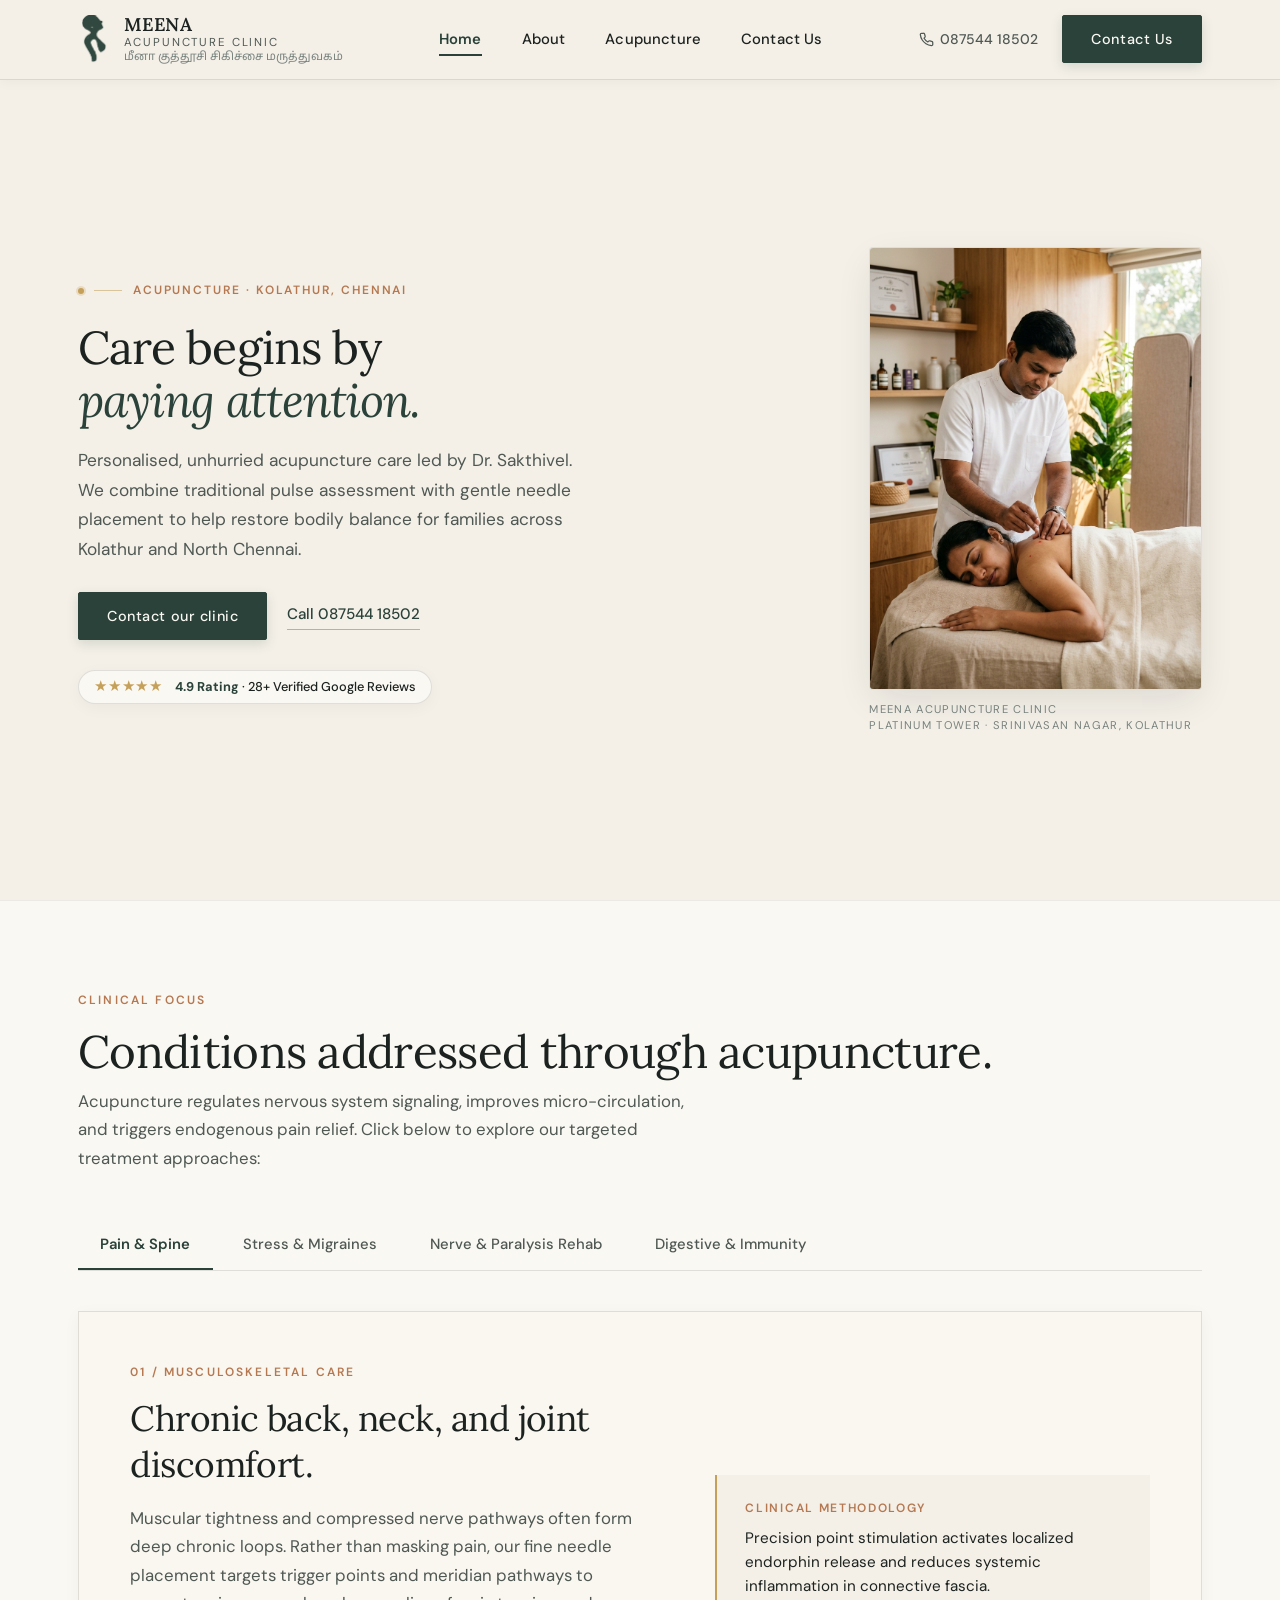
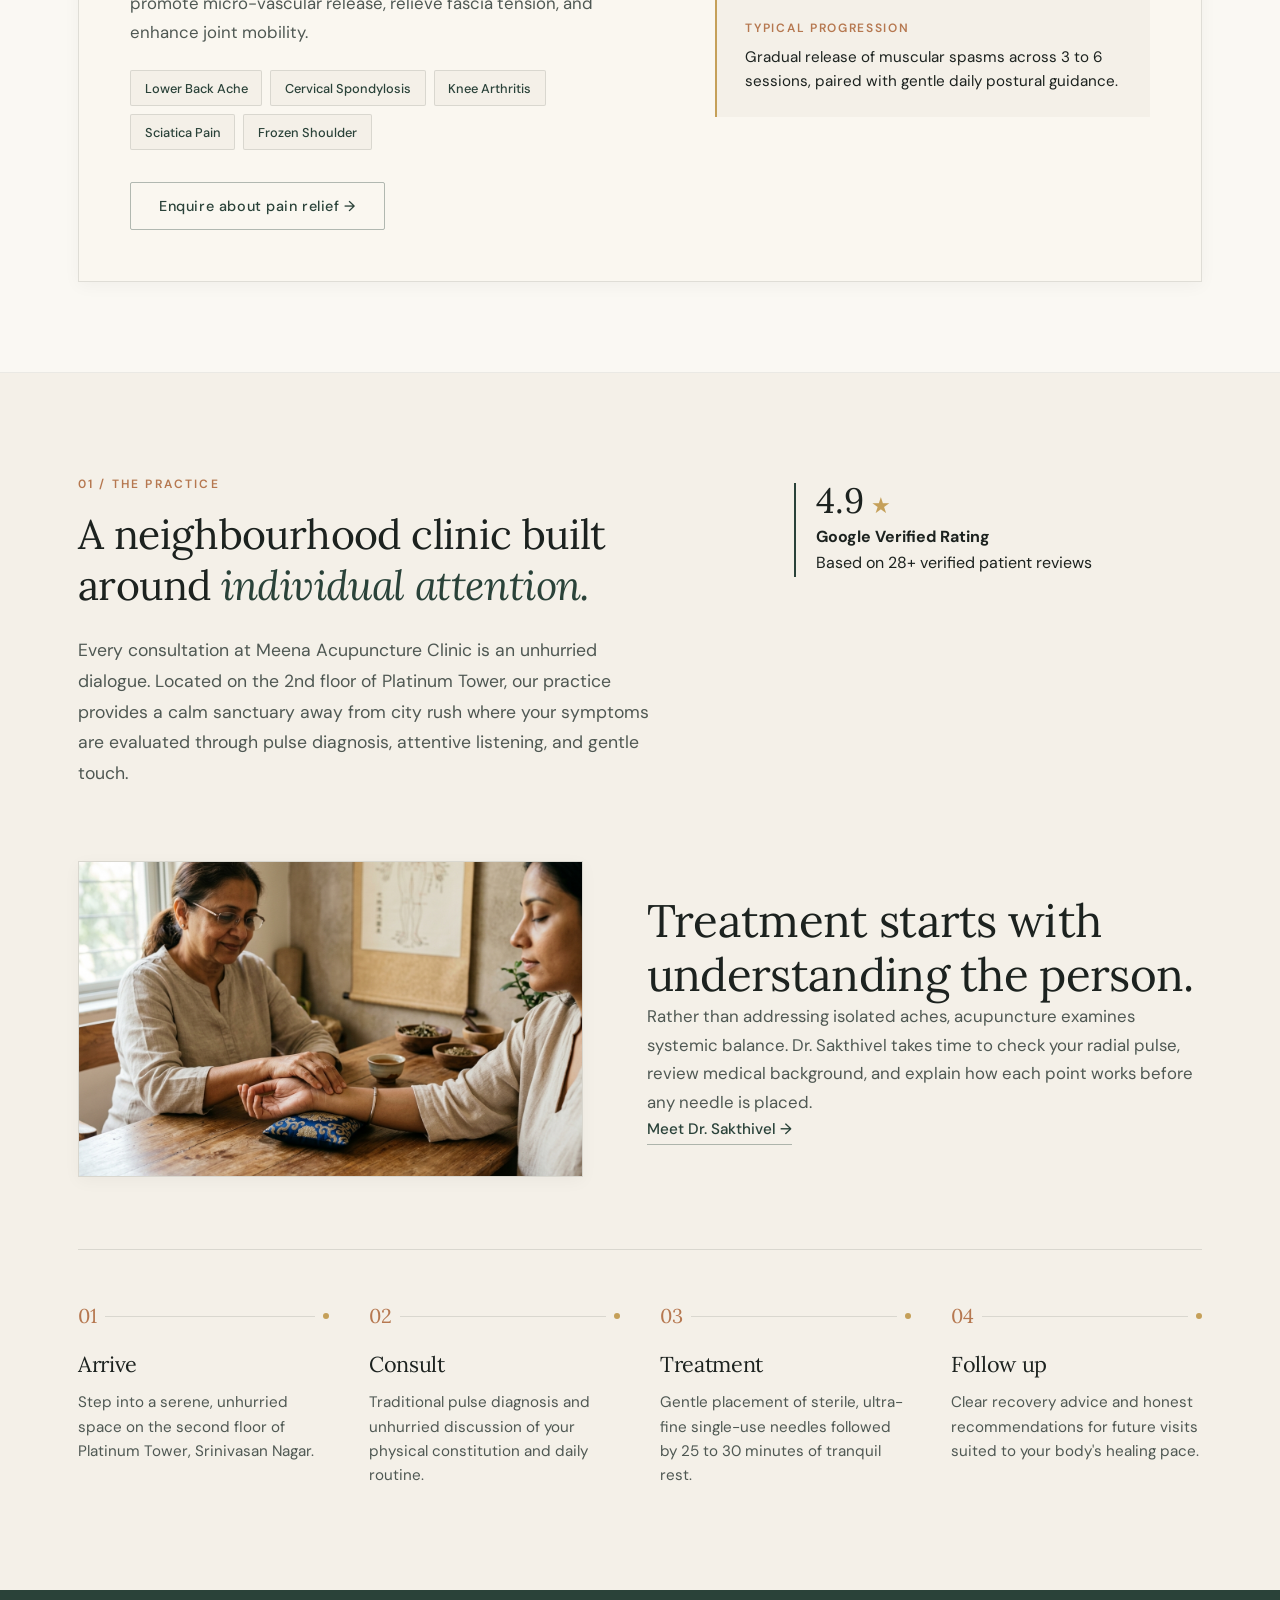
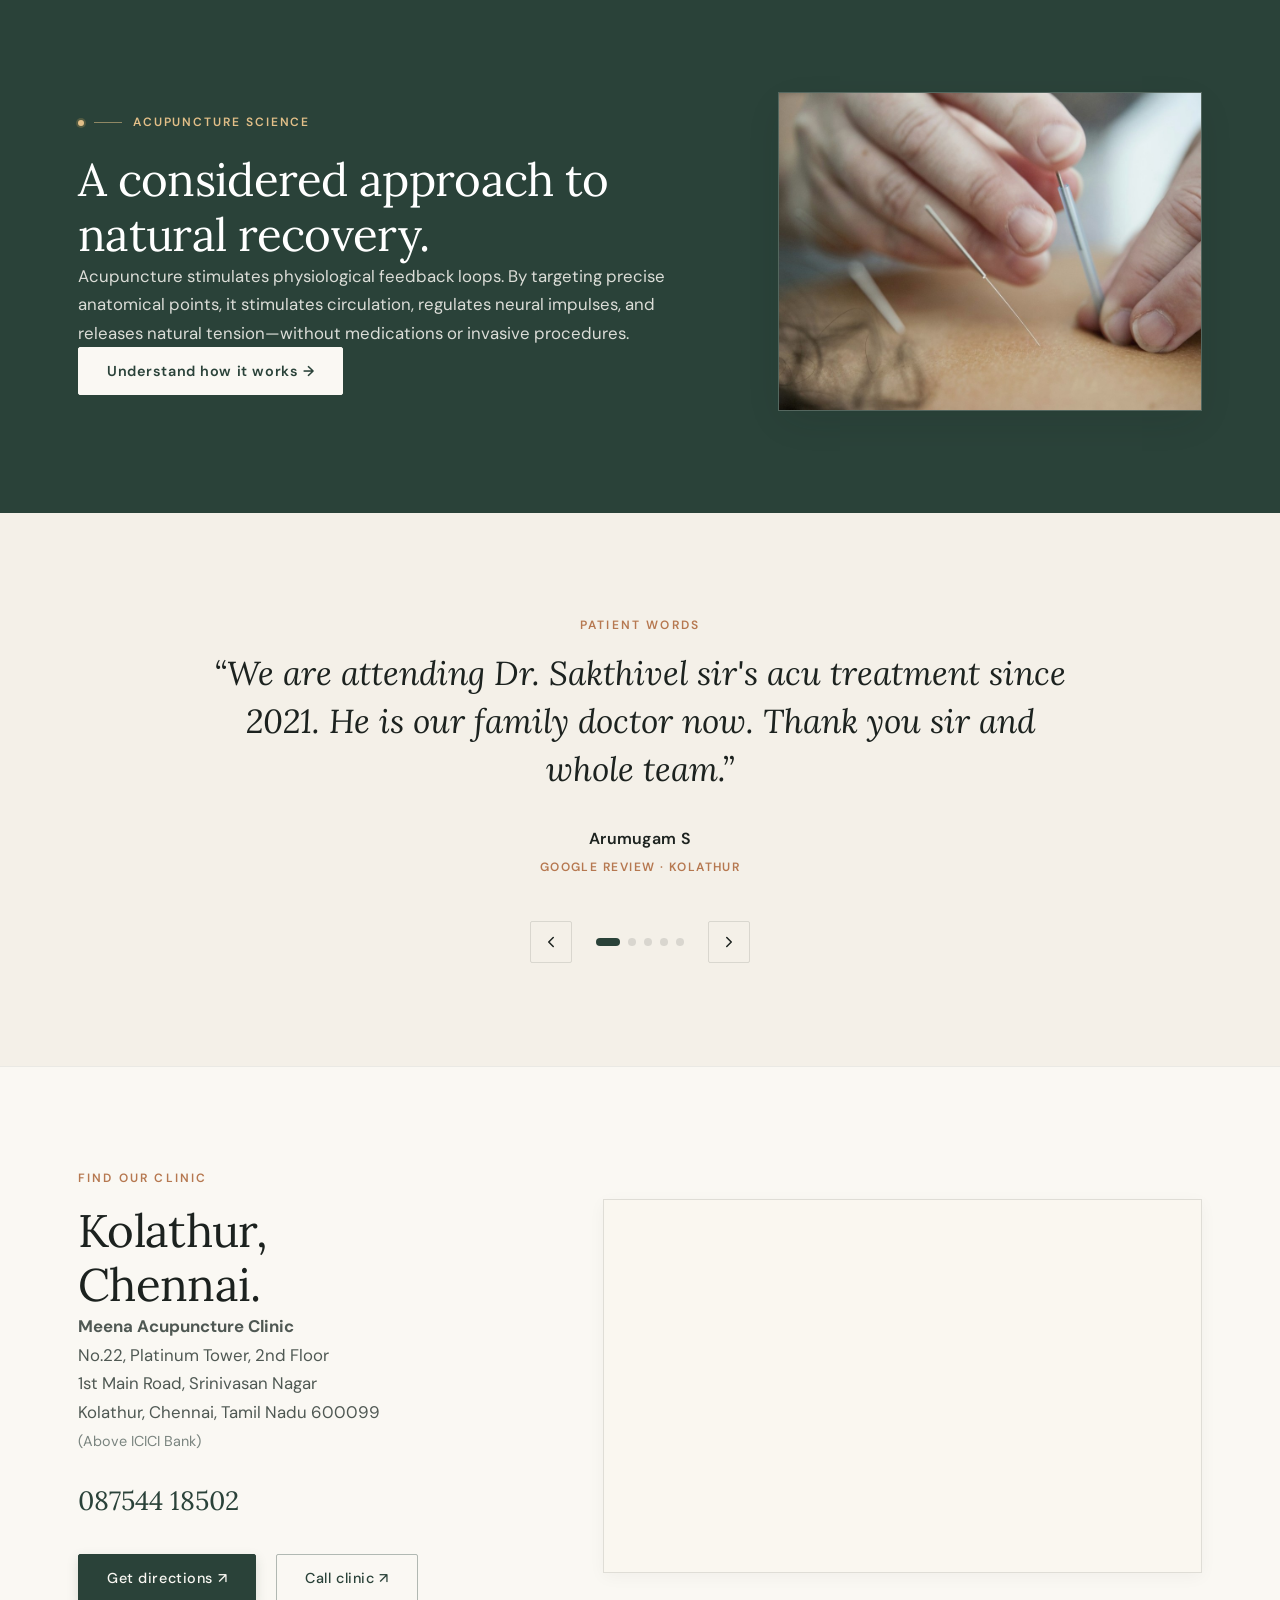
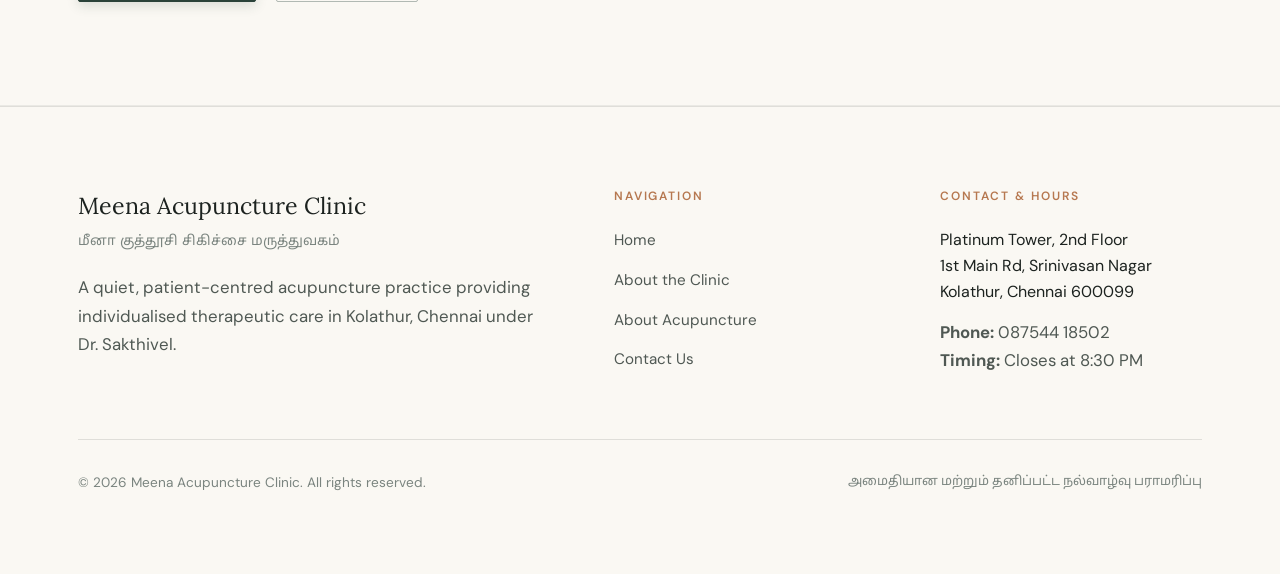
==== commit 53edfbd4: "Optimize hero section for desktop dimensions and remove practitioner card overlay" ====
--- a/index.html
+++ b/index.html
@@ -155,12 +155,6 @@
           <div class="hero-image-wrap">
             <div class="hero-image-frame">
               <img src="assets/images/hero-clinic.jpg" alt="Acupuncture therapy and fine needle placement at Meena Acupuncture Clinic" width="900" height="1200" fetchpriority="high">
-              
-              <!-- Floating Practitioner Note -->
-              <div class="hero-floating-card">
-                <div class="floating-card-title">Dr. Sakthivel</div>
-                <div class="floating-card-subtitle">Traditional Pulse & Acupuncture Care</div>
-              </div>
             </div>
 
             <p class="image-caption">
--- a/css/style.css
+++ b/css/style.css
@@ -571,36 +571,39 @@
 }
 
 /* --------------------------------------------------------------------------
-   07. HERO SECTION (Above-the-fold visual impact on mobile)
+   07. HERO SECTION (Desktop Balanced & Above-the-fold Visual Impact)
    -------------------------------------------------------------------------- */
 .hero-home {
-  padding-top: clamp(2.5rem, 5vw, 5.5rem);
-  padding-bottom: clamp(3rem, 6vw, 6rem);
+  padding-top: clamp(2rem, 4vh, 3.5rem);
+  padding-bottom: clamp(2rem, 4vh, 3.5rem);
   position: relative;
 }
 
 .hero-content {
-  max-width: 600px;
+  max-width: 580px;
 }
 
 .hero-headline {
-  margin-bottom: 1.5rem;
+  font-size: clamp(2.35rem, 4vw, 3.5rem);
+  line-height: 1.15;
+  margin-bottom: 1.25rem;
+  letter-spacing: -0.02em;
 }
 
 .hero-subtext {
-  font-size: 1.15rem;
-  line-height: 1.75;
+  font-size: 1.08rem;
+  line-height: 1.7;
   color: var(--color-ink-muted);
-  margin-bottom: 2rem;
-  max-width: 530px;
+  margin-bottom: 1.75rem;
+  max-width: 520px;
 }
 
 .hero-actions {
   display: flex;
   align-items: center;
-  gap: 1.5rem;
+  gap: 1.25rem;
   flex-wrap: wrap;
-  margin-bottom: 2.5rem;
+  margin-bottom: 1.85rem;
 }
 
 /* Verified Badge Pill */
@@ -610,9 +613,15 @@
   gap: 0.75rem;
   background-color: var(--color-paper-light);
   border: 1px solid var(--color-border);
-  padding: 0.6rem 1rem;
+  padding: 0.55rem 0.95rem;
   border-radius: var(--radius-pill);
   box-shadow: var(--shadow-subtle);
+  transition: transform var(--transition-fast), box-shadow var(--transition-fast);
+}
+
+.hero-trust-badge:hover {
+  transform: translateY(-1px);
+  box-shadow: 0 6px 18px rgba(28, 34, 31, 0.08);
 }
 
 .trust-stars {
@@ -634,11 +643,11 @@
   color: var(--color-deep-leaf);
 }
 
-/* Hero Photography Frame with Decorative Corner Accents */
+/* Hero Photography Frame */
 .hero-image-wrap {
   position: relative;
   width: 100%;
-  max-width: 460px;
+  max-width: 390px;
   margin-left: auto;
 }
 
@@ -646,60 +655,68 @@
   position: relative;
   background-color: var(--color-paper-light);
   border: 1px solid var(--color-border);
+  border-radius: var(--radius-sm);
   overflow: hidden;
   box-shadow: var(--shadow-float);
 }
 
 .hero-image-frame img {
   width: 100%;
+  height: auto;
   aspect-ratio: 3 / 4;
   object-fit: cover;
+  object-position: center top;
   transition: transform 600ms cubic-bezier(0.16, 1, 0.3, 1);
+  display: block;
 }
 
 .hero-image-frame:hover img {
   transform: scale(1.02);
 }
 
-/* Floating Practitioner Accent Card */
-.hero-floating-card {
-  position: absolute;
-  bottom: 24px;
-  left: -28px;
-  background-color: rgba(250, 248, 243, 0.95);
-  backdrop-filter: blur(8px);
-  -webkit-backdrop-filter: blur(8px);
-  border: 1px solid rgba(197, 160, 89, 0.35);
-  padding: 0.85rem 1.25rem;
-  border-radius: var(--radius-xs);
-  box-shadow: var(--shadow-float);
-  max-width: 260px;
-  z-index: 2;
-}
-
-.floating-card-title {
-  font-family: var(--font-serif);
-  font-size: 1.05rem;
-  font-weight: 600;
-  color: var(--color-deep-leaf);
-  line-height: 1.2;
-}
-
-.floating-card-subtitle {
-  font-size: 0.72rem;
-  text-transform: uppercase;
-  letter-spacing: 0.1em;
-  color: var(--color-clay);
-  margin-top: 3px;
-}
-
 .image-caption {
-  font-size: 0.72rem;
-  letter-spacing: 0.14em;
+  font-size: 0.7rem;
+  letter-spacing: 0.12em;
   text-transform: uppercase;
   color: var(--color-ink-light);
-  margin-top: 0.85rem;
+  margin-top: 0.75rem;
   line-height: 1.4;
+}
+
+/* Desktop Dimension Optimizations (>= 993px) */
+@media (min-width: 993px) {
+  .hero-home {
+    min-height: calc(100vh - var(--header-height));
+    display: flex;
+    flex-direction: column;
+    justify-content: center;
+    padding-top: clamp(1.5rem, 3vh, 2.75rem);
+    padding-bottom: clamp(1.5rem, 3vh, 2.75rem);
+  }
+
+  .hero-home > .container {
+    width: 100%;
+  }
+
+  .editorial-split--55-45 {
+    grid-template-columns: 57fr 43fr;
+    gap: clamp(2.5rem, 4.5vw, 4.5rem);
+    align-items: center;
+  }
+
+  .hero-headline {
+    font-size: clamp(2.35rem, 3.6vw, 3.5rem);
+    line-height: 1.15;
+    margin-bottom: 1.25rem;
+  }
+
+  .hero-image-wrap {
+    max-width: clamp(330px, 26vw, 385px);
+  }
+
+  .hero-image-frame img {
+    max-height: min(480px, 58vh);
+  }
 }
 
 /* --------------------------------------------------------------------------
@@ -1603,13 +1620,6 @@
     max-width: 100%;
   }
 
-  .hero-floating-card {
-    left: 12px;
-    bottom: 16px;
-    padding: 0.65rem 1rem;
-    max-width: calc(100% - 24px);
-  }
-
   .journey-sequence {
     grid-template-columns: 1fr;
     gap: 2rem;
